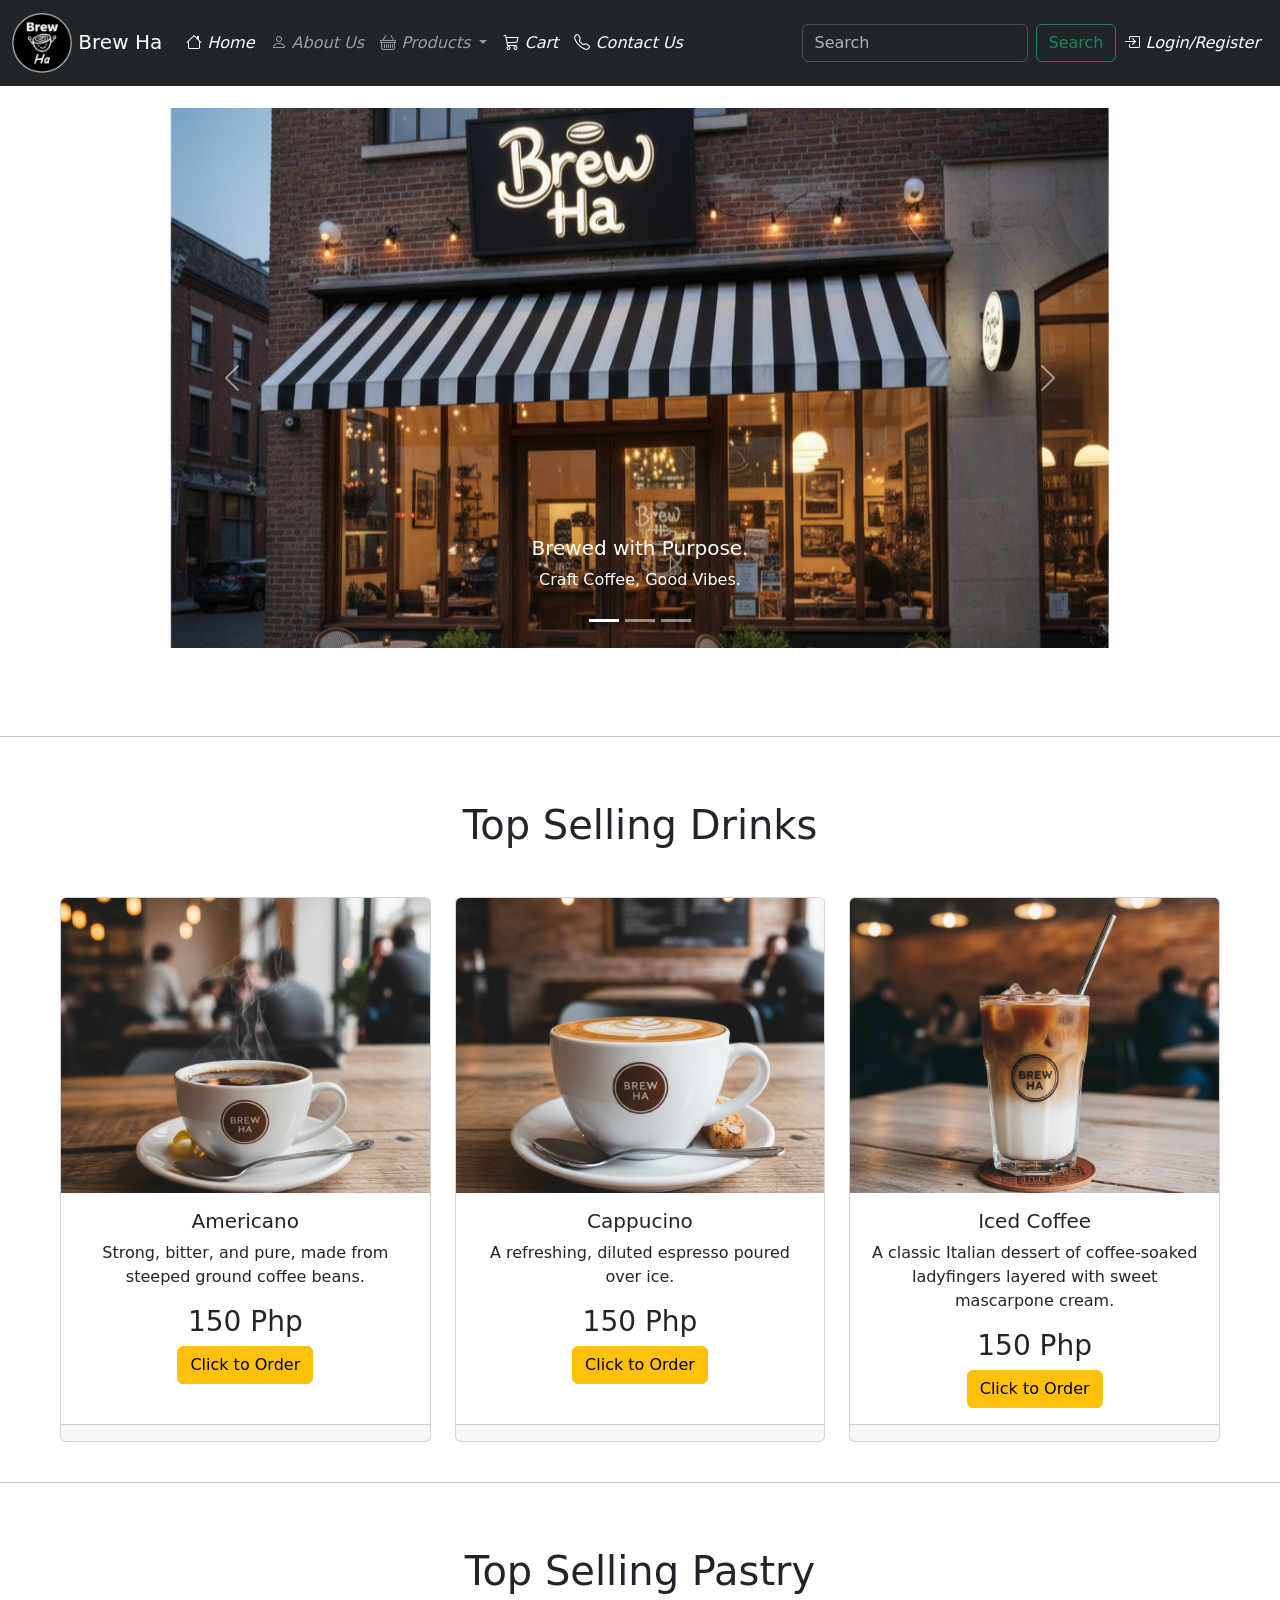
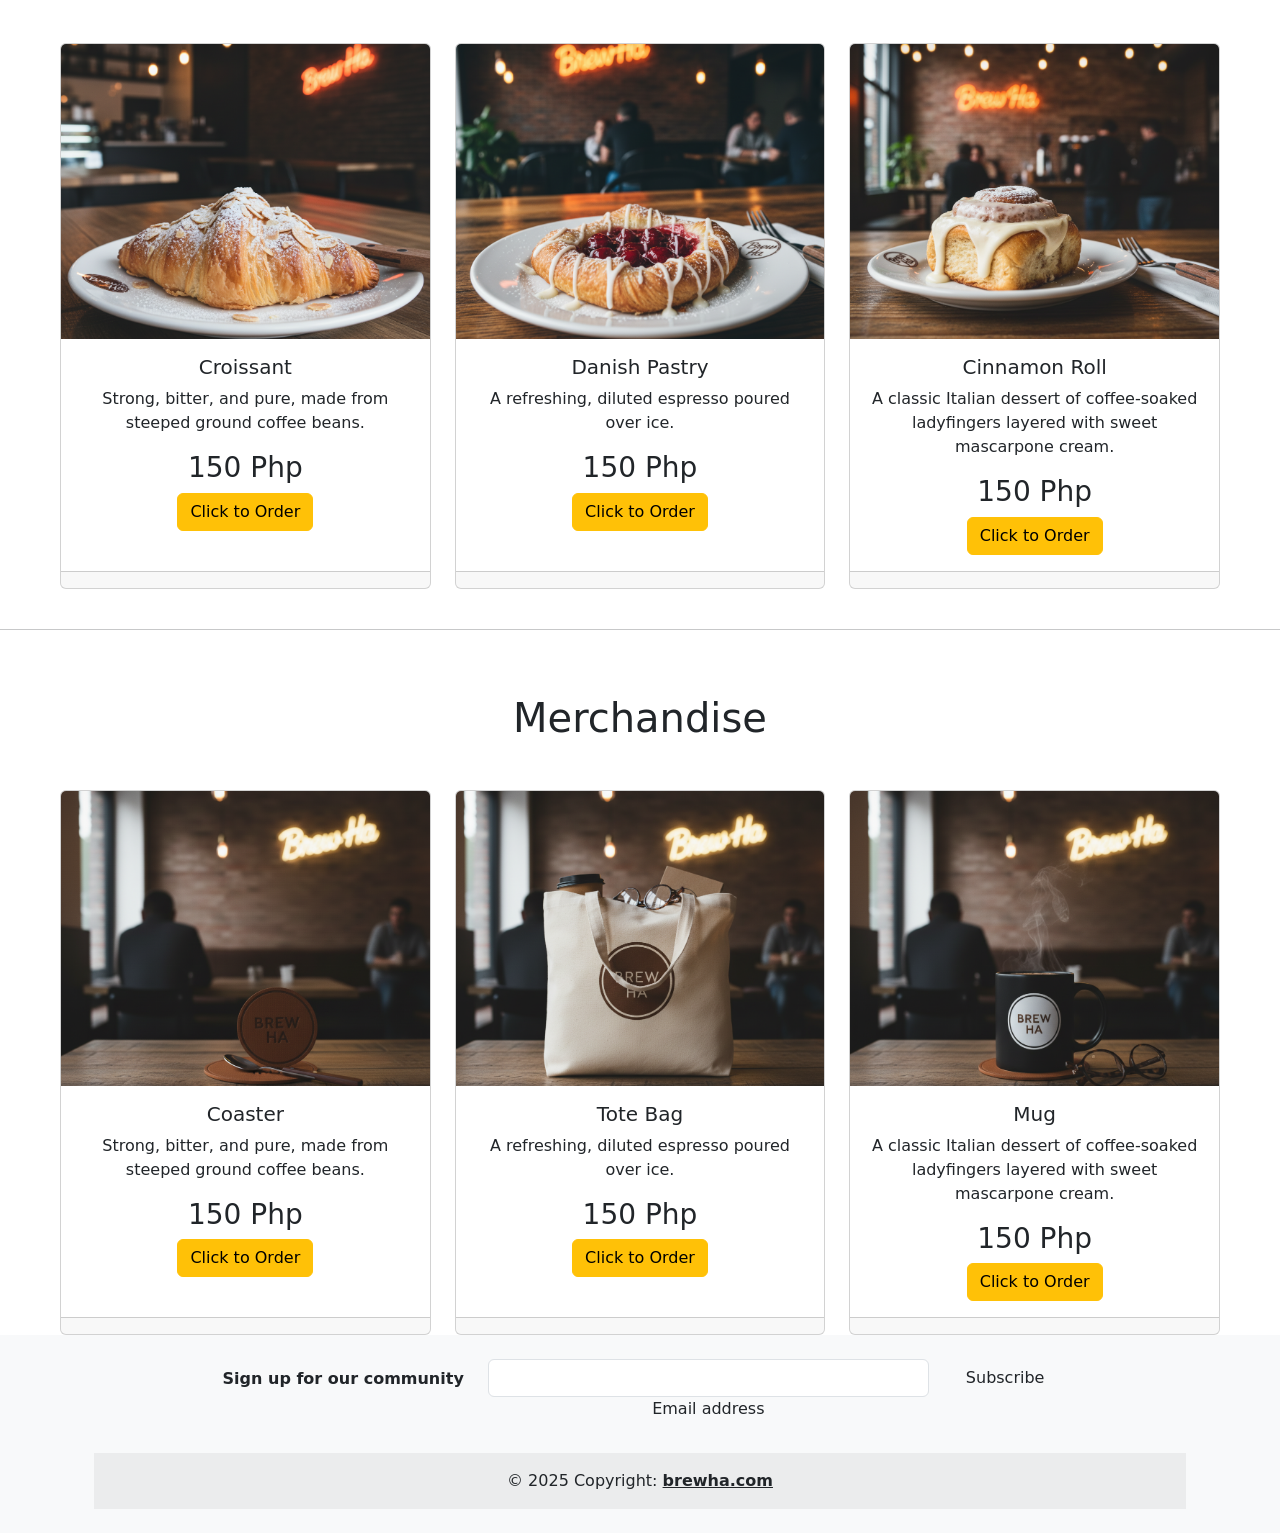
==== index.html @ 9e30e5a8 "Add files via upload" ====
<!doctype html>
<html lang="en">
  <head>
    <meta charset="utf-8">
    <meta name="viewport" content="width=device-width, initial-scale=1">
    <title>Brew Ha Cafe</title>
    <link rel="stylesheet" href="css/index.css">
    <link rel="stylesheet" href="https://cdn.jsdelivr.net/npm/bootstrap-icons@1.13.1/font/bootstrap-icons.min.css">
    <link href="https://cdn.jsdelivr.net/npm/bootstrap@5.3.0-alpha3/dist/css/bootstrap.min.css" rel="stylesheet" integrity="sha384-KK94CHFLLe+nY2dmCWGMq91rCGa5gtU4mk92HdvYe+M/SXH301p5ILy+dN9+nJOZ" crossorigin="anonymous">
  </head>
  <body id="home">
    <section>
        <nav class="navbar navbar-expand-lg bg-dark fixed-top" data-bs-theme="dark">
        <div class="container-fluid">
            <a class="navbar-brand" href="#">
            <img src="images/logo.png" alt="Logo" width="60" height="60" class="d-inline-block align-text-middle">
            Brew Ha
            </a>            
            <button class="navbar-toggler" type="button" data-bs-toggle="collapse" data-bs-target="#navbarSupportedContent" aria-controls="navbarSupportedContent" aria-expanded="false" aria-label="Toggle navigation">
            <span class="navbar-toggler-icon"></span>
            </button>
            <div class="collapse navbar-collapse" id="navbarSupportedContent">
            <ul class="navbar-nav me-auto mb-2 mb-lg-0">
                <li class="nav-item">
                <a class="nav-link active" aria-current="page" href="index.html"><i class="bi bi-house"> Home</i></a>
                </li>
                <li class="nav-item">
                <a class="nav-link" href="about.html"><i class="bi bi-person"> About Us</i></a>
                </li>
                <li class="nav-item dropdown">
                <a class="nav-link dropdown-toggle" href="#" role="button" data-bs-toggle="dropdown" aria-expanded="false">
                    <i class="bi bi-basket"> Products</i>
                </a>
                <ul class="dropdown-menu">
                    <li><a class="dropdown-item" href="category1.html"><i class="bi bi-cup-hot"> Drinks</i></a></li>
                    <li><a class="dropdown-item" href="category2.html"><i class="bi bi-fork-knife"> Pastry</i></a></li>
                    <li><a class="dropdown-item" href="category3.html"><i class="bi bi-backpack"> Merchandise</i></a></li>
                </ul>
                </li>
                <li class="nav-item">
                <a class="nav-link active" aria-current="page" href="cart.html"><i class="bi bi-cart3"> Cart</i></a>
                </li>
                <li class="nav-item">
                <a class="nav-link active" aria-current="page" href="contact.html"><i class="bi bi-telephone"> Contact Us</i></a>
                </li>
            </ul>
            <form class="d-flex" role="search">
                <input class="form-control me-2" type="search" placeholder="Search" aria-label="Search">
                <button class="btn btn-outline-success" type="submit">Search</button>
            </form>
            <ul class="navbar-nav">
            <li class="nav-item">
                <a class="nav-link active" aria-current="page" href="login.html"><i class="bi bi-box-arrow-in-right"> Login/Register</i></a>
            </li>
            </ul>
            </div>
        </div>
        </nav>
    </section>

    <!-- Carousel -->
    <section class="d-flex justify-content-center my-5">
        <div id="carouselExampleCaptions" class="carousel slide w-75">
        <div class="carousel-indicators">
            <button type="button" data-bs-target="#carouselExampleCaptions" data-bs-slide-to="0" class="active" aria-current="true" aria-label="Slide 1"></button>
            <button type="button" data-bs-target="#carouselExampleCaptions" data-bs-slide-to="1" aria-label="Slide 2"></button>
            <button type="button" data-bs-target="#carouselExampleCaptions" data-bs-slide-to="2" aria-label="Slide 3"></button>
        </div>
        <div class="carousel-inner">
            <div class="carousel-item active">
            <img src="images/front.png" class="d-block w-100 rounded" alt="...">
            <div class="carousel-caption d-none d-md-block">
                <h5>Brewed with Purpose.</h5>
                <p>Craft Coffee, Good Vibes.</p>
            </div>
            </div>
            <div class="carousel-item">
            <img src="images/side.png" class="d-block w-100 rounded" alt="...">
            <div class="carousel-caption d-none d-md-block">
                <h5>Your Happy Hour, Anytime.</h5>
                <p>Pure. Simple. Coffee.</p>
            </div>
            </div>
            <div class="carousel-item">
            <img src="images/inside.png" class="d-block w-100 rounded" alt="...">
            <div class="carousel-caption d-none d-md-block">
                <h5>Unlock Your Day.</h5>
                <p>Your Corner of Comfort.</p>
            </div>
            </div>
        </div>
        <button class="carousel-control-prev" type="button" data-bs-target="#carouselExampleCaptions" data-bs-slide="prev">
            <span class="carousel-control-prev-icon" aria-hidden="true"></span>
            <span class="visually-hidden">Previous</span>
        </button>
        <button class="carousel-control-next" type="button" data-bs-target="#carouselExampleCaptions" data-bs-slide="next">
            <span class="carousel-control-next-icon" aria-hidden="true"></span>
            <span class="visually-hidden">Next</span>
        </button>
        </div>
    </section>

    <br id="coffee">
    <hr>
    <br>

    <!-- Card (Drink)-->
     <section>
        <h1 class="top text-center mt-4">Top Selling Drinks</h1>
        <div class="row row-cols-1 row-cols-md-3 mt-5 mx-5">
            <div class="col">
                <div class="card h-100 text-center">
                <img src="images/americano.png" class="card-img-top" alt="...">
                <div class="card-body">
                    <h5 class="card-title">Americano</h5>
                    <p class="card-text text-center">Strong, bitter, and pure, made from steeped ground coffee beans.</p>
                    <h3>150 Php</h3>
                    <button type="button" class="btn btn-warning">Click to Order</button>
                </div>
                <div class="card-footer">
                </div>
                </div>
            </div>
            <div class="col">
                <div class="card h-100 text-center">
                <img src="images/cappucino.png" class="card-img-top" alt="...">
                <div class="card-body">
                    <h5 class="card-title">Cappucino</h5>
                    <p class="card-text text-center">A refreshing, diluted espresso poured over ice.</p>
                    <h3>150 Php</h3>
                    <button type="button" class="btn btn-warning button-center">Click to Order</button>
                </div>
                <div class="card-footer">
                </div>
                </div>
            </div>
            <div class="col">
                <div class="card h-100 text-center">
                <img src="images/iced.png" class="card-img-top" alt="...">
                <div class="card-body">
                    <h5 class="card-title text-center">Iced Coffee</h5>
                    <p class="card-text">A classic Italian dessert of coffee-soaked ladyfingers layered with sweet mascarpone cream.</p>
                    <h3>150 Php</h3>
                    <button type="button" class="btn btn-warning">Click to Order</button>
                </div>
                <div class="card-footer">
                </div>
                </div>
            </div>
        </div>
     </section>

    <br id="pastry">
    <hr>
    <br>

     <!-- Card (Pastry)-->
     <section>
        <h1 class="top text-center mt-4">Top Selling Pastry</h1>
        <div class="row row-cols-1 row-cols-md-3 mt-5 mx-5">
            <div class="col">
                <div class="card h-100 text-center">
                <img src="images/croissant.png" class="card-img-top" alt="...">
                <div class="card-body">
                    <h5 class="card-title">Croissant</h5>
                    <p class="card-text text-center">Strong, bitter, and pure, made from steeped ground coffee beans.</p>
                    <h3>150 Php</h3>
                    <button type="button" class="btn btn-warning">Click to Order</button>
                </div>
                <div class="card-footer">
                </div>
                </div>
            </div>
            <div class="col">
                <div class="card h-100 text-center">
                <img src="images/danish.png" class="card-img-top" alt="...">
                <div class="card-body">
                    <h5 class="card-title">Danish Pastry</h5>
                    <p class="card-text text-center">A refreshing, diluted espresso poured over ice.</p>
                    <h3>150 Php</h3>
                    <button type="button" class="btn btn-warning button-center">Click to Order</button>
                </div>
                <div class="card-footer">
                </div>
                </div>
            </div>
            <div class="col">
                <div class="card h-100 text-center">
                <img src="images/cinnamon.png" class="card-img-top" alt="...">
                <div class="card-body">
                    <h5 class="card-title text-center">Cinnamon Roll</h5>
                    <p class="card-text">A classic Italian dessert of coffee-soaked ladyfingers layered with sweet mascarpone cream.</p>
                    <h3>150 Php</h3>
                    <button type="button" class="btn btn-warning">Click to Order</button>
                </div>
                <div class="card-footer">
                </div>
                </div>
            </div>
        </div>
     </section>

     <br id="merch">
    <hr>
    <br>

     <!-- Card (Merchandise)-->
     <section>
        <h1 class="top text-center mt-4">Merchandise</h1>
        <div class="row row-cols-1 row-cols-md-3 mt-5 mx-5">
            <div class="col">
                <div class="card h-100 text-center">
                <img src="images/coaster.png" class="card-img-top" alt="...">
                <div class="card-body">
                    <h5 class="card-title">Coaster</h5>
                    <p class="card-text text-center">Strong, bitter, and pure, made from steeped ground coffee beans.</p>
                    <h3>150 Php</h3>
                    <button type="button" class="btn btn-warning">Click to Order</button>
                </div>
                <div class="card-footer">
                </div>
                </div>
            </div>
            <div class="col">
                <div class="card h-100 text-center">
                <img src="images/tote.png" class="card-img-top" alt="...">
                <div class="card-body">
                    <h5 class="card-title">Tote Bag</h5>
                    <p class="card-text text-center">A refreshing, diluted espresso poured over ice.</p>
                    <h3>150 Php</h3>
                    <button type="button" class="btn btn-warning button-center">Click to Order</button>
                </div>
                <div class="card-footer">
                </div>
                </div>
            </div>
            <div class="col">
                <div class="card h-100 text-center">
                <img src="images/mug.png" class="card-img-top" alt="...">
                <div class="card-body">
                    <h5 class="card-title text-center">Mug</h5>
                    <p class="card-text">A classic Italian dessert of coffee-soaked ladyfingers layered with sweet mascarpone cream.</p>
                    <h3>150 Php</h3>
                    <button type="button" class="btn btn-warning">Click to Order</button>
                </div>
                <div class="card-footer">
                </div>
                </div>
            </div>
        </div>
     </section>


    <script src="https://cdn.jsdelivr.net/npm/bootstrap@5.3.0-alpha3/dist/js/bootstrap.bundle.min.js" integrity="sha384-ENjdO4Dr2bkBIFxQpeoTz1HIcje39Wm4jDKdf19U8gI4ddQ3GYNS7NTKfAdVQSZe" crossorigin="anonymous"></script>
  </body>

  <!-- Footer -->
<footer class="bg-body-tertiary text-center bg-dark">
  <!-- Grid container -->
  <div class="container p-4">

    <!-- Section: Form -->
    <section class="">
      <form action="">
        <!--Grid row-->
        <div class="row d-flex justify-content-center">
          <!--Grid column-->
          <div class="col-auto">
            <p class="pt-2">
              <strong>Sign up for our community</strong>
            </p>
          </div>
          <!--Grid column-->

          <!--Grid column-->
          <div class="col-md-5 col-12">
            <!-- Email input -->
            <div data-mdb-input-init class="form-outline mb-4">
              <input type="email" id="form5Example24" class="form-control" />
              <label class="form-label" for="form5Example24">Email address</label>
            </div>
          </div>
          <!--Grid column-->

          <!--Grid column-->
          <div class="col-auto">
            <!-- Submit button -->
            <button data-mdb-ripple-init type="submit" class="btn btn-outline mb-4">
              Subscribe
            </button>
          </div>
          <!--Grid column-->
        </div>
        <!--Grid row-->
      </form>
    </section>

  <!-- Copyright -->
  <div class="text-center p-3" style="background-color: rgba(0, 0, 0, 0.05);">
    © 2025 Copyright:
    <a class="text-reset fw-bold" href="https://mdbootstrap.com/">brewha.com</a>
  </div>
  <!-- Copyright -->
</footer>
<!-- Footer -->
</html>
---- css/index.css ----
body { 
    padding-top: 60px;
}

.carousel-section {
    margin-top: 50px;
}
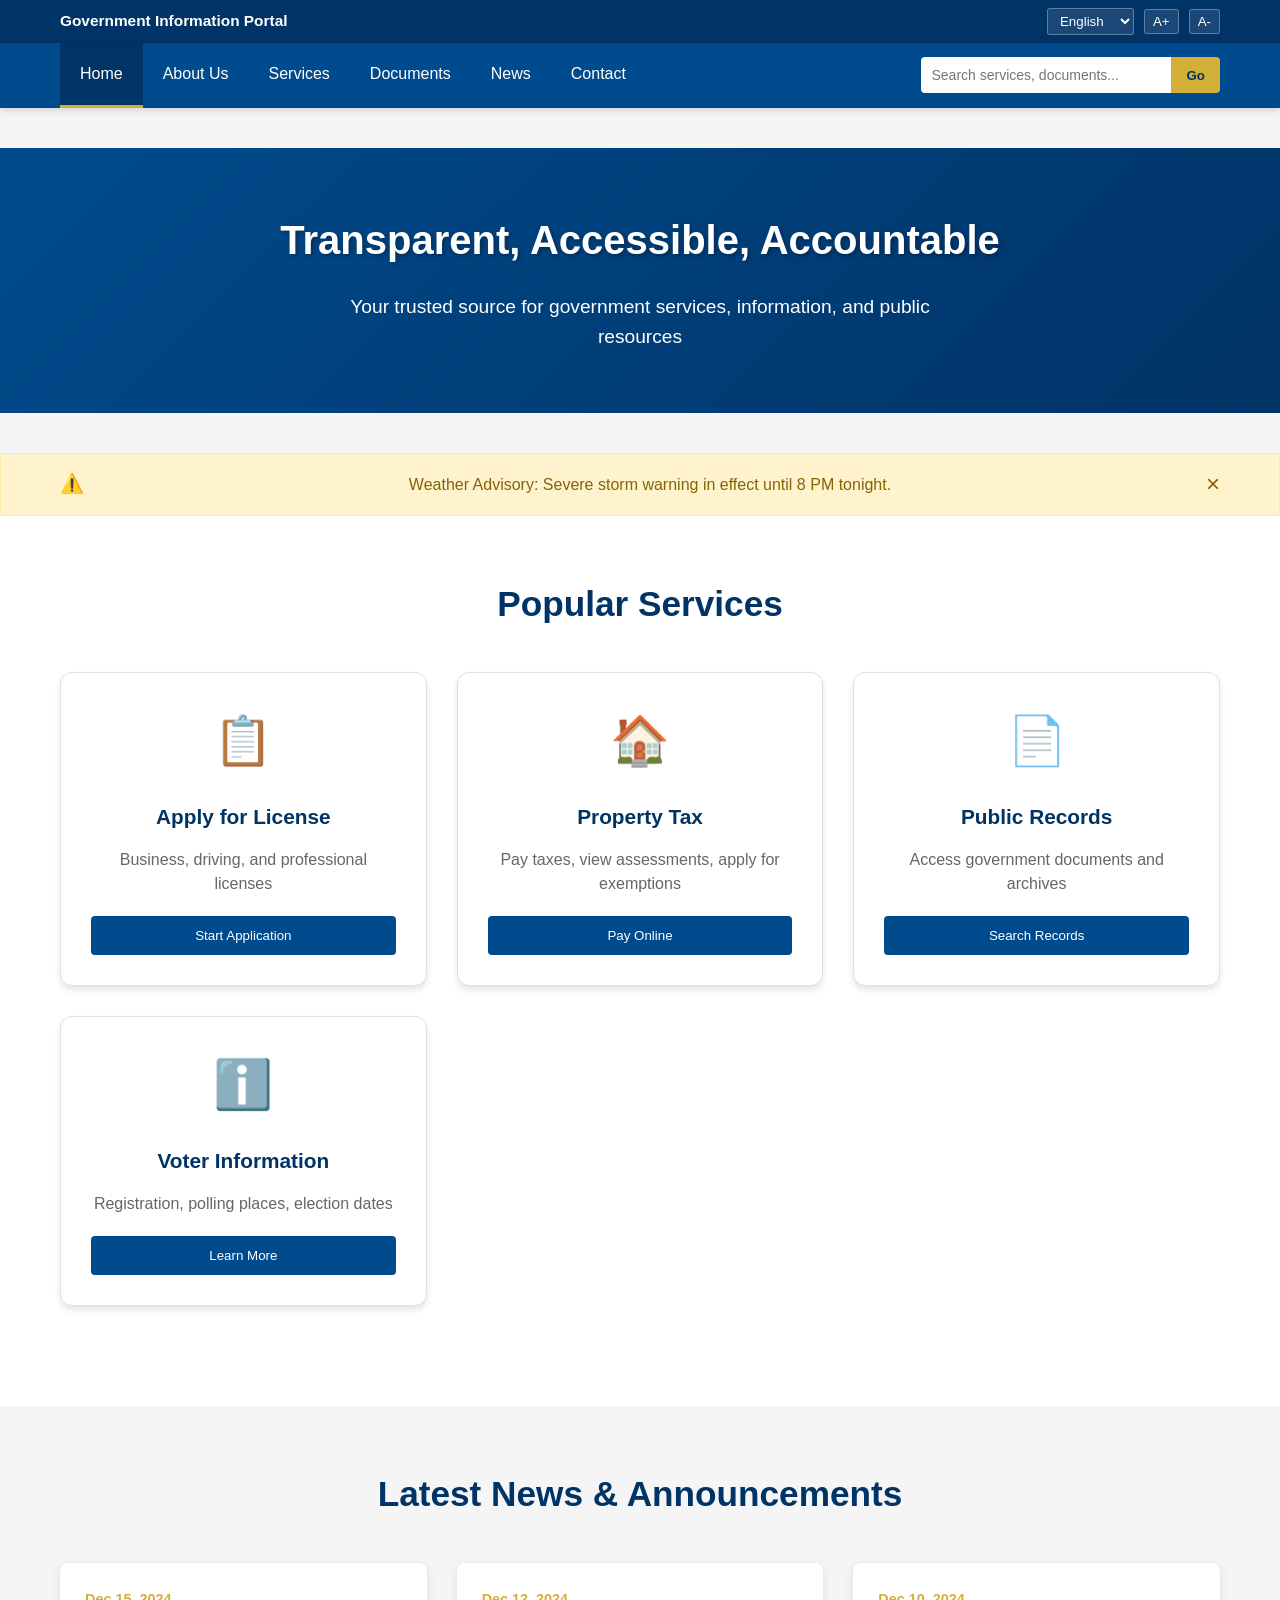
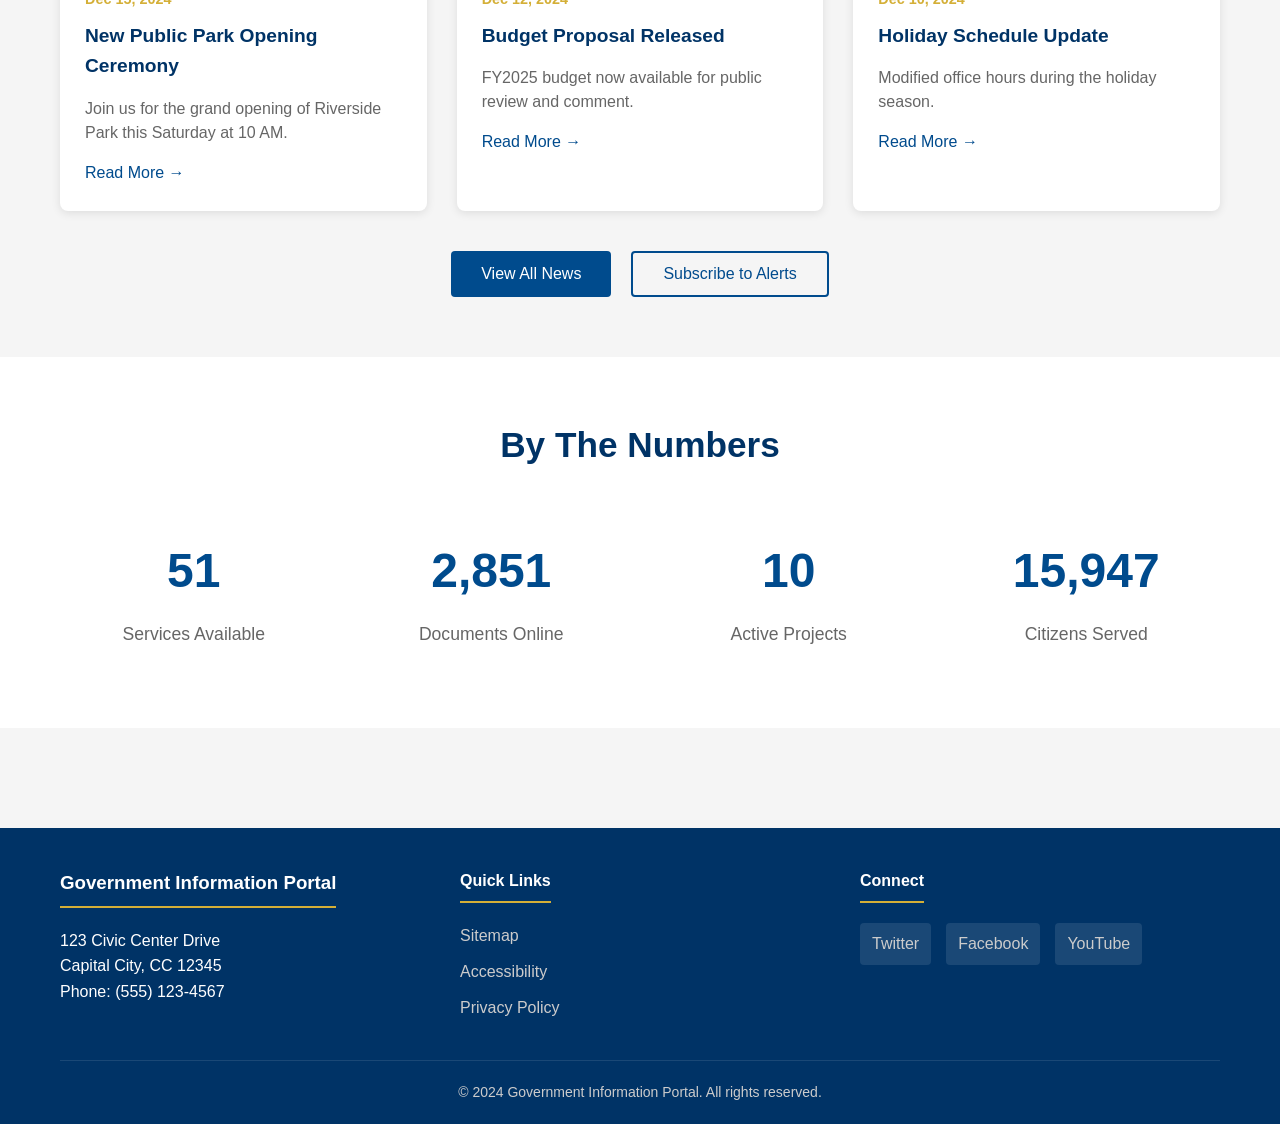
==== commit f6f0ba71: "Add files via upload" ====
--- a/index.html
+++ b/index.html
@@ -1,310 +1,182 @@
-
-<!doctype html>
+<!DOCTYPE html>
 <html lang="en">
-  <head>
-    <meta charset="utf-8">
-    <meta name="viewport" content="width=device-width, initial-scale=1">
-    <title>Brew Ha Cafe</title>
-    <link rel="stylesheet" href="css/index.css">
-    <link rel="stylesheet" href="https://cdn.jsdelivr.net/npm/bootstrap-icons@1.13.1/font/bootstrap-icons.min.css">
-    <link href="https://cdn.jsdelivr.net/npm/bootstrap@5.3.0-alpha3/dist/css/bootstrap.min.css" rel="stylesheet" integrity="sha384-KK94CHFLLe+nY2dmCWGMq91rCGa5gtU4mk92HdvYe+M/SXH301p5ILy+dN9+nJOZ" crossorigin="anonymous">
-  </head>
-  <body id="home">
-    <section>
-        <nav class="navbar navbar-expand-lg bg-dark fixed-top" data-bs-theme="dark">
-        <div class="container-fluid">
-            <a class="navbar-brand" href="#">
-            <img src="images/logo.png" alt="Logo" width="60" height="60" class="d-inline-block align-text-middle">
-            Brew Ha
-            </a>            
-            <button class="navbar-toggler" type="button" data-bs-toggle="collapse" data-bs-target="#navbarSupportedContent" aria-controls="navbarSupportedContent" aria-expanded="false" aria-label="Toggle navigation">
-            <span class="navbar-toggler-icon"></span>
-            </button>
-            <div class="collapse navbar-collapse" id="navbarSupportedContent">
-            <ul class="navbar-nav me-auto mb-2 mb-lg-0">
-                <li class="nav-item">
-                <a class="nav-link active" aria-current="page" href="index.html"><i class="bi bi-house"> Home</i></a>
-                </li>
-                <li class="nav-item">
-                <a class="nav-link" href="about.html"><i class="bi bi-person"> About Us</i></a>
-                </li>
-                <li class="nav-item dropdown">
-                <a class="nav-link dropdown-toggle" href="#" role="button" data-bs-toggle="dropdown" aria-expanded="false">
-                    <i class="bi bi-basket"> Products</i>
-                </a>
-                <ul class="dropdown-menu">
-                    <li><a class="dropdown-item" href="category1.html"><i class="bi bi-cup-hot"> Drinks</i></a></li>
-                    <li><a class="dropdown-item" href="category2.html"><i class="bi bi-fork-knife"> Pastry</i></a></li>
-                    <li><a class="dropdown-item" href="category3.html"><i class="bi bi-backpack"> Merchandise</i></a></li>
-                </ul>
-                </li>
-                <li class="nav-item">
-                <a class="nav-link active" aria-current="page" href="cart.html"><i class="bi bi-cart3"> Cart</i></a>
-                </li>
-                <li class="nav-item">
-                <a class="nav-link active" aria-current="page" href="contact.html"><i class="bi bi-telephone"> Contact Us</i></a>
-                </li>
-            </ul>
-            <form class="d-flex" role="search">
-                <input class="form-control me-2" type="search" placeholder="Search" aria-label="Search">
-                <button class="btn btn-outline-success" type="submit">Search</button>
-            </form>
-            <ul class="navbar-nav">
-            <li class="nav-item">
-                <a class="nav-link active" aria-current="page" href="login.html"><i class="bi bi-box-arrow-in-right"> Login/Register</i></a>
-            </li>
-            </ul>
-            </div>
-        </div>
-        </nav>
-    </section>
-
-    <!-- Carousel -->
-    <section class="d-flex justify-content-center my-5">
-        <div id="carouselExampleCaptions" class="carousel slide w-75">
-        <div class="carousel-indicators">
-            <button type="button" data-bs-target="#carouselExampleCaptions" data-bs-slide-to="0" class="active" aria-current="true" aria-label="Slide 1"></button>
-            <button type="button" data-bs-target="#carouselExampleCaptions" data-bs-slide-to="1" aria-label="Slide 2"></button>
-            <button type="button" data-bs-target="#carouselExampleCaptions" data-bs-slide-to="2" aria-label="Slide 3"></button>
-        </div>
-        <div class="carousel-inner">
-            <div class="carousel-item active">
-            <img src="images/front.png" class="d-block w-100 rounded" alt="...">
-            <div class="carousel-caption d-none d-md-block">
-                <h5>Brewed with Purpose.</h5>
-                <p>Craft Coffee, Good Vibes.</p>
-            </div>
-            </div>
-            <div class="carousel-item">
-            <img src="images/side.png" class="d-block w-100 rounded" alt="...">
-            <div class="carousel-caption d-none d-md-block">
-                <h5>Your Happy Hour, Anytime.</h5>
-                <p>Pure. Simple. Coffee.</p>
-            </div>
-            </div>
-            <div class="carousel-item">
-            <img src="images/inside.png" class="d-block w-100 rounded" alt="...">
-            <div class="carousel-caption d-none d-md-block">
-                <h5>Unlock Your Day.</h5>
-                <p>Your Corner of Comfort.</p>
-            </div>
-            </div>
-        </div>
-        <button class="carousel-control-prev" type="button" data-bs-target="#carouselExampleCaptions" data-bs-slide="prev">
-            <span class="carousel-control-prev-icon" aria-hidden="true"></span>
-            <span class="visually-hidden">Previous</span>
-        </button>
-        <button class="carousel-control-next" type="button" data-bs-target="#carouselExampleCaptions" data-bs-slide="next">
-            <span class="carousel-control-next-icon" aria-hidden="true"></span>
-            <span class="visually-hidden">Next</span>
-        </button>
-        </div>
-    </section>
-
-    <br id="coffee">
-    <hr>
-    <br>
-
-    <!-- Card (Drink)-->
-     <section>
-        <h1 class="top text-center mt-4">Top Selling Drinks</h1>
-        <div class="row row-cols-1 row-cols-md-3 mt-5 mx-5">
-            <div class="col">
-                <div class="card h-100 text-center">
-                <img src="images/americano.png" class="card-img-top" alt="...">
-                <div class="card-body">
-                    <h5 class="card-title">Americano</h5>
-                    <p class="card-text text-center">Strong, bitter, and pure, made from steeped ground coffee beans.</p>
-                    <h3>150 Php</h3>
-                    <button type="button" class="btn btn-warning">Click to Order</button>
-                </div>
-                <div class="card-footer">
-                </div>
-                </div>
-            </div>
-            <div class="col">
-                <div class="card h-100 text-center">
-                <img src="images/cappucino.png" class="card-img-top" alt="...">
-                <div class="card-body">
-                    <h5 class="card-title">Cappucino</h5>
-                    <p class="card-text text-center">A refreshing, diluted espresso poured over ice.</p>
-                    <h3>150 Php</h3>
-                    <button type="button" class="btn btn-warning button-center">Click to Order</button>
-                </div>
-                <div class="card-footer">
-                </div>
-                </div>
-            </div>
-            <div class="col">
-                <div class="card h-100 text-center">
-                <img src="images/iced.png" class="card-img-top" alt="...">
-                <div class="card-body">
-                    <h5 class="card-title text-center">Iced Coffee</h5>
-                    <p class="card-text">A classic Italian dessert of coffee-soaked ladyfingers layered with sweet mascarpone cream.</p>
-                    <h3>150 Php</h3>
-                    <button type="button" class="btn btn-warning">Click to Order</button>
-                </div>
-                <div class="card-footer">
-                </div>
+<head>
+    <meta charset="UTF-8">
+    <meta name="viewport" content="width=device-width, initial-scale=1.0">
+    <title>Government Information Portal</title>
+    <link rel="stylesheet" href="css/styles.css">
+</head>
+<body>
+    <header>
+        <div class="top-bar">
+            <div class="container">
+                <span class="site-name">Government Information Portal</span>
+                <div class="utility-links">
+                    <select id="language-selector">
+                        <option value="en">English</option>
+                        <option value="es">Español</option>
+                    </select>
+                    <button class="text-size-btn" id="increase-text">A+</button>
+                    <button class="text-size-btn" id="decrease-text">A-</button>
                 </div>
             </div>
         </div>
-     </section>
-
-    <br id="pastry">
-    <hr>
-    <br>
-
-     <!-- Card (Pastry)-->
-     <section>
-        <h1 class="top text-center mt-4">Top Selling Pastry</h1>
-        <div class="row row-cols-1 row-cols-md-3 mt-5 mx-5">
-            <div class="col">
-                <div class="card h-100 text-center">
-                <img src="images/croissant.png" class="card-img-top" alt="...">
-                <div class="card-body">
-                    <h5 class="card-title">Croissant</h5>
-                    <p class="card-text text-center">Strong, bitter, and pure, made from steeped ground coffee beans.</p>
-                    <h3>150 Php</h3>
-                    <button type="button" class="btn btn-warning">Click to Order</button>
-                </div>
-                <div class="card-footer">
-                </div>
+        <nav class="main-nav">
+            <div class="container">
+                <button class="mobile-menu-btn">☰</button>
+                <ul class="nav-links">
+                    <li><a href="index.html">Home</a></li>
+                    <li><a href="about.html">About Us</a></li>
+                    <li><a href="services.html">Services</a></li>
+                    <li><a href="documents.html">Documents</a></li>
+                    <li><a href="news.html">News</a></li>
+                    <li><a href="contact.html">Contact</a></li>
+                </ul>
+                <div class="search-bar">
+                    <input type="text" placeholder="Search services, documents...">
+                    <button type="submit">Go</button>
                 </div>
             </div>
-            <div class="col">
-                <div class="card h-100 text-center">
-                <img src="images/danish.png" class="card-img-top" alt="...">
-                <div class="card-body">
-                    <h5 class="card-title">Danish Pastry</h5>
-                    <p class="card-text text-center">A refreshing, diluted espresso poured over ice.</p>
-                    <h3>150 Php</h3>
-                    <button type="button" class="btn btn-warning button-center">Click to Order</button>
-                </div>
-                <div class="card-footer">
-                </div>
+        </nav>
+    </header>
+
+    <main>
+        <!-- Hero Section -->
+        <section class="hero">
+            <div class="container">
+                <h1>Transparent, Accessible, Accountable</h1>
+                <p>Your trusted source for government services, information, and public resources</p>
+            </div>
+        </section>
+
+        <!-- Emergency Alert -->
+        <section class="alert-banner" id="emergencyAlert">
+            <div class="container">
+                <span class="alert-icon">⚠️</span>
+                <span class="alert-message">Weather Advisory: Severe storm warning in effect until 8 PM tonight.</span>
+                <button class="alert-close" onclick="closeAlert()">×</button>
+            </div>
+        </section>
+
+        <!-- Quick Services -->
+        <section class="services-section">
+            <div class="container">
+                <h2>Popular Services</h2>
+                <div class="services-grid">
+                    <div class="service-card">
+                        <div class="service-icon">📋</div>
+                        <h3>Apply for License</h3>
+                        <p>Business, driving, and professional licenses</p>
+                        <button class="service-btn">Start Application</button>
+                    </div>
+                    <div class="service-card">
+                        <div class="service-icon">🏠</div>
+                        <h3>Property Tax</h3>
+                        <p>Pay taxes, view assessments, apply for exemptions</p>
+                        <button class="service-btn">Pay Online</button>
+                    </div>
+                    <div class="service-card">
+                        <div class="service-icon">📄</div>
+                        <h3>Public Records</h3>
+                        <p>Access government documents and archives</p>
+                        <button class="service-btn">Search Records</button>
+                    </div>
+                    <div class="service-card">
+                        <div class="service-icon">ℹ️</div>
+                        <h3>Voter Information</h3>
+                        <p>Registration, polling places, election dates</p>
+                        <button class="service-btn">Learn More</button>
+                    </div>
                 </div>
             </div>
-            <div class="col">
-                <div class="card h-100 text-center">
-                <img src="images/cinnamon.png" class="card-img-top" alt="...">
-                <div class="card-body">
-                    <h5 class="card-title text-center">Cinnamon Roll</h5>
-                    <p class="card-text">A classic Italian dessert of coffee-soaked ladyfingers layered with sweet mascarpone cream.</p>
-                    <h3>150 Php</h3>
-                    <button type="button" class="btn btn-warning">Click to Order</button>
+        </section>
+
+        <!-- News Section -->
+        <section class="news-section">
+            <div class="container">
+                <h2>Latest News & Announcements</h2>
+                <div class="news-grid">
+                    <article class="news-card">
+                        <div class="news-date">Dec 15, 2024</div>
+                        <h3>New Public Park Opening Ceremony</h3>
+                        <p>Join us for the grand opening of Riverside Park this Saturday at 10 AM.</p>
+                        <a href="#" class="read-more">Read More →</a>
+                    </article>
+                    <article class="news-card">
+                        <div class="news-date">Dec 12, 2024</div>
+                        <h3>Budget Proposal Released</h3>
+                        <p>FY2025 budget now available for public review and comment.</p>
+                        <a href="#" class="read-more">Read More →</a>
+                    </article>
+                    <article class="news-card">
+                        <div class="news-date">Dec 10, 2024</div>
+                        <h3>Holiday Schedule Update</h3>
+                        <p>Modified office hours during the holiday season.</p>
+                        <a href="#" class="read-more">Read More →</a>
+                    </article>
                 </div>
-                <div class="card-footer">
-                </div>
+                <div class="news-actions">
+                    <button class="btn-primary" onclick="viewAllNews()">View All News</button>
+                    <button class="btn-secondary" onclick="subscribeAlerts()">Subscribe to Alerts</button>
                 </div>
             </div>
-        </div>
-     </section>
+        </section>
 
-     <br id="merch">
-    <hr>
-    <br>
-
-     <!-- Card (Merchandise)-->
-     <section>
-        <h1 class="top text-center mt-4">Merchandise</h1>
-        <div class="row row-cols-1 row-cols-md-3 mt-5 mx-5">
-            <div class="col">
-                <div class="card h-100 text-center">
-                <img src="images/coaster.png" class="card-img-top" alt="...">
-                <div class="card-body">
-                    <h5 class="card-title">Coaster</h5>
-                    <p class="card-text text-center">Strong, bitter, and pure, made from steeped ground coffee beans.</p>
-                    <h3>150 Php</h3>
-                    <button type="button" class="btn btn-warning">Click to Order</button>
-                </div>
-                <div class="card-footer">
-                </div>
+        <!-- Statistics -->
+        <section class="stats-section">
+            <div class="container">
+                <h2>By The Numbers</h2>
+                <div class="stats-grid">
+                    <div class="stat-item">
+                        <div class="stat-number" id="stat1">0</div>
+                        <div class="stat-label">Services Available</div>
+                    </div>
+                    <div class="stat-item">
+                        <div class="stat-number" id="stat2">0</div>
+                        <div class="stat-label">Documents Online</div>
+                    </div>
+                    <div class="stat-item">
+                        <div class="stat-number" id="stat3">0</div>
+                        <div class="stat-label">Active Projects</div>
+                    </div>
+                    <div class="stat-item">
+                        <div class="stat-number" id="stat4">0</div>
+                        <div class="stat-label">Citizens Served</div>
+                    </div>
                 </div>
             </div>
-            <div class="col">
-                <div class="card h-100 text-center">
-                <img src="images/tote.png" class="card-img-top" alt="...">
-                <div class="card-body">
-                    <h5 class="card-title">Tote Bag</h5>
-                    <p class="card-text text-center">A refreshing, diluted espresso poured over ice.</p>
-                    <h3>150 Php</h3>
-                    <button type="button" class="btn btn-warning button-center">Click to Order</button>
+        </section>
+    </main>
+
+    <footer>
+        <div class="container">
+            <div class="footer-columns">
+                <div class="footer-column">
+                    <h3>Government Information Portal</h3>
+                    <p>123 Civic Center Drive<br>Capital City, CC 12345<br>Phone: (555) 123-4567</p>
                 </div>
-                <div class="card-footer">
+                <div class="footer-column">
+                    <h4>Quick Links</h4>
+                    <ul>
+                        <li><a href="#">Sitemap</a></li>
+                        <li><a href="#">Accessibility</a></li>
+                        <li><a href="#">Privacy Policy</a></li>
+                    </ul>
                 </div>
+                <div class="footer-column">
+                    <h4>Connect</h4>
+                    <div class="social-links">
+                        <a href="#">Twitter</a>
+                        <a href="#">Facebook</a>
+                        <a href="#">YouTube</a>
+                    </div>
                 </div>
             </div>
-            <div class="col">
-                <div class="card h-100 text-center">
-                <img src="images/mug.png" class="card-img-top" alt="...">
-                <div class="card-body">
-                    <h5 class="card-title text-center">Mug</h5>
-                    <p class="card-text">A classic Italian dessert of coffee-soaked ladyfingers layered with sweet mascarpone cream.</p>
-                    <h3>150 Php</h3>
-                    <button type="button" class="btn btn-warning">Click to Order</button>
-                </div>
-                <div class="card-footer">
-                </div>
-                </div>
+            <div class="footer-bottom">
+                <p>&copy; 2024 Government Information Portal. All rights reserved.</p>
             </div>
         </div>
-     </section>
-
-
-    <script src="https://cdn.jsdelivr.net/npm/bootstrap@5.3.0-alpha3/dist/js/bootstrap.bundle.min.js" integrity="sha384-ENjdO4Dr2bkBIFxQpeoTz1HIcje39Wm4jDKdf19U8gI4ddQ3GYNS7NTKfAdVQSZe" crossorigin="anonymous"></script>
-  </body>
-
-  <!-- Footer -->
-<footer class="bg-body-tertiary text-center bg-dark">
-  <!-- Grid container -->
-  <div class="container p-4">
-
-    <!-- Section: Form -->
-    <section class="">
-      <form action="">
-        <!--Grid row-->
-        <div class="row d-flex justify-content-center">
-          <!--Grid column-->
-          <div class="col-auto">
-            <p class="pt-2">
-              <strong>Sign up for our community</strong>
-            </p>
-          </div>
-          <!--Grid column-->
-
-          <!--Grid column-->
-          <div class="col-md-5 col-12">
-            <!-- Email input -->
-            <div data-mdb-input-init class="form-outline mb-4">
-              <input type="email" id="form5Example24" class="form-control" />
-              <label class="form-label" for="form5Example24">Email address</label>
-            </div>
-          </div>
-          <!--Grid column-->
-
-          <!--Grid column-->
-          <div class="col-auto">
-            <!-- Submit button -->
-            <button data-mdb-ripple-init type="submit" class="btn btn-outline mb-4">
-              Subscribe
-            </button>
-          </div>
-          <!--Grid column-->
-        </div>
-        <!--Grid row-->
-      </form>
-    </section>
-
-  <!-- Copyright -->
-  <div class="text-center p-3" style="background-color: rgba(0, 0, 0, 0.05);">
-    © 2025 Copyright:
-    <a class="text-reset fw-bold" href="https://mdbootstrap.com/">brewha.com</a>
-  </div>
-  <!-- Copyright -->
-</footer>
-<!-- Footer -->
-</html>
-
-
-
+    </footer>
+    <script src="js/script.js"></script>
+</body>
+</html>
--- a/css/styles.css
+++ b/css/styles.css
@@ -0,0 +1,2496 @@
+* {
+    margin: 0;
+    padding: 0;
+    box-sizing: border-box;
+}
+
+:root {
+    --primary-blue: #003366;
+    --secondary-blue: #004b8d;
+    --accent-gold: #d4af37;
+    --light-gray: #f5f5f5;
+    --dark-gray: #333;
+    --white: #ffffff;
+}
+
+body {
+    font-family: 'Segoe UI', Tahoma, Geneva, Verdana, sans-serif;
+    line-height: 1.6;
+    color: var(--dark-gray);
+    font-size: 16px;
+    background-color: var(--light-gray);
+}
+
+.container {
+    max-width: 1200px;
+    margin: 0 auto;
+    padding: 0 20px;
+}
+
+/* Header Styles */
+.top-bar {
+    background-color: var(--primary-blue);
+    color: var(--white);
+    padding: 8px 0;
+    font-size: 14px;
+    box-shadow: 0 2px 4px rgba(0,0,0,0.1);
+}
+
+.top-bar .container {
+    display: flex;
+    justify-content: space-between;
+    align-items: center;
+}
+
+.site-name {
+    font-weight: bold;
+    font-size: 1.1em;
+}
+
+.utility-links {
+    display: flex;
+    gap: 10px;
+    align-items: center;
+}
+
+#language-selector, .text-size-btn {
+    background: rgba(255,255,255,0.1);
+    border: 1px solid rgba(255,255,255,0.3);
+    color: var(--white);
+    cursor: pointer;
+    padding: 4px 8px;
+    border-radius: 3px;
+    transition: background-color 0.3s;
+}
+
+.text-size-btn:hover, #language-selector:hover {
+    background: rgba(255,255,255,0.2);
+}
+
+.main-nav {
+    background-color: var(--secondary-blue);
+    padding: 0;
+    position: sticky;
+    top: 0;
+    z-index: 100;
+    box-shadow: 0 2px 8px rgba(0,0,0,0.15);
+}
+
+.main-nav .container {
+    display: flex;
+    justify-content: space-between;
+    align-items: center;
+    flex-wrap: wrap;
+}
+
+.nav-links {
+    display: flex;
+    list-style: none;
+    flex-wrap: wrap;
+}
+
+.nav-links li a {
+    color: var(--white);
+    text-decoration: none;
+    padding: 18px 20px;
+    display: block;
+    transition: all 0.3s ease;
+    font-weight: 500;
+    border-bottom: 3px solid transparent;
+}
+
+.nav-links li a:hover, .nav-links li a.active {
+    background-color: var(--primary-blue);
+    border-bottom: 3px solid var(--accent-gold);
+}
+
+.search-bar {
+    display: flex;
+    margin: 10px 0;
+}
+
+.search-bar input {
+    padding: 10px;
+    border: none;
+    border-radius: 4px 0 0 4px;
+    width: 250px;
+    font-size: 14px;
+}
+
+.search-bar button {
+    padding: 10px 15px;
+    background-color: var(--accent-gold);
+    color: var(--primary-blue);
+    border: none;
+    border-radius: 0 4px 4px 0;
+    cursor: pointer;
+    font-weight: bold;
+    transition: background-color 0.3s;
+}
+
+.search-bar button:hover {
+    background-color: #b8941f;
+}
+
+.mobile-menu-btn {
+    display: none;
+    background: none;
+    border: none;
+    color: var(--white);
+    font-size: 1.5em;
+    cursor: pointer;
+}
+
+/* Main Content */
+main {
+    min-height: 60vh;
+    padding: 40px 0;
+}
+
+.hero {
+    background: linear-gradient(135deg, var(--secondary-blue) 0%, var(--primary-blue) 100%);
+    color: var(--white);
+    padding: 60px 0;
+    text-align: center;
+    margin-bottom: 40px;
+}
+
+.hero h1 {
+    font-size: 2.5em;
+    margin-bottom: 20px;
+    text-shadow: 2px 2px 4px rgba(0,0,0,0.3);
+}
+
+.hero p {
+    font-size: 1.2em;
+    max-width: 600px;
+    margin: 0 auto;
+}
+
+/* Footer Styles */
+footer {
+    background-color: var(--primary-blue);
+    color: var(--white);
+    padding: 40px 0 20px;
+    margin-top: 60px;
+}
+
+.footer-columns {
+    display: grid;
+    grid-template-columns: repeat(auto-fit, minmax(250px, 1fr));
+    gap: 40px;
+    margin-bottom: 30px;
+}
+
+.footer-column h3, .footer-column h4 {
+    margin-bottom: 20px;
+    color: var(--white);
+    border-bottom: 2px solid var(--accent-gold);
+    padding-bottom: 8px;
+    display: inline-block;
+}
+
+.footer-column ul {
+    list-style: none;
+}
+
+.footer-column ul li {
+    margin-bottom: 10px;
+}
+
+.footer-column a {
+    color: #ccc;
+    text-decoration: none;
+    transition: color 0.3s;
+}
+
+.footer-column a:hover {
+    color: var(--accent-gold);
+}
+
+.social-links {
+    display: flex;
+    gap: 15px;
+    flex-wrap: wrap;
+}
+
+.social-links a {
+    background: rgba(255,255,255,0.1);
+    padding: 8px 12px;
+    border-radius: 4px;
+    transition: all 0.3s;
+}
+
+.social-links a:hover {
+    background: var(--accent-gold);
+    color: var(--primary-blue);
+}
+
+.footer-bottom {
+    border-top: 1px solid rgba(255,255,255,0.1);
+    padding-top: 20px;
+    text-align: center;
+    color: #ccc;
+    font-size: 14px;
+}
+
+/* Accessibility */
+.high-contrast {
+    background-color: #000 !important;
+    color: #fff !important;
+}
+
+.high-contrast header,
+.high-contrast footer {
+    background-color: #000 !important;
+    color: #fff !important;
+}
+
+/* Loading Animation */
+.loading {
+    opacity: 0.7;
+    pointer-events: none;
+}
+
+/* Responsive Design */
+@media (max-width: 768px) {
+    .mobile-menu-btn {
+        display: block;
+    }
+    
+    .nav-links {
+        display: none;
+        flex-direction: column;
+        width: 100%;
+        background-color: var(--secondary-blue);
+    }
+    
+    .nav-links.active {
+        display: flex;
+    }
+    
+    .nav-links li a {
+        padding: 15px;
+        border-bottom: 1px solid rgba(255,255,255,0.1);
+    }
+    
+    .search-bar {
+        width: 100%;
+        margin: 15px 0;
+    }
+    
+    .search-bar input {
+        width: 100%;
+    }
+    
+    .hero h1 {
+        font-size: 2em;
+    }
+    
+    .main-nav .container {
+        flex-direction: column;
+        align-items: stretch;
+    }
+}
+
+@media (max-width: 480px) {
+    .container {
+        padding: 0 15px;
+    }
+    
+    .top-bar .container {
+        flex-direction: column;
+        gap: 10px;
+        text-align: center;
+    }
+    
+    .hero {
+        padding: 40px 0;
+    }
+    
+    .hero h1 {
+        font-size: 1.8em;
+    }
+}
+
+/* ----------------------------------------------------------Homepage Specific Styles-------------------------------------------------------------- */
+.alert-banner {
+    background-color: #fff3cd;
+    border: 1px solid #ffeaa7;
+    color: #856404;
+    padding: 15px 0;
+    display: none;
+}
+
+.alert-banner.show {
+    display: block;
+}
+
+.alert-banner .container {
+    display: flex;
+    align-items: center;
+    justify-content: space-between;
+}
+
+.alert-icon {
+    margin-right: 10px;
+    font-size: 1.2em;
+}
+
+.alert-close {
+    background: none;
+    border: none;
+    font-size: 1.5em;
+    cursor: pointer;
+    color: #856404;
+}
+
+.services-section {
+    padding: 60px 0;
+    background-color: var(--white);
+}
+
+.services-section h2 {
+    text-align: center;
+    margin-bottom: 40px;
+    color: var(--primary-blue);
+    font-size: 2.2em;
+}
+
+.services-grid {
+    display: grid;
+    grid-template-columns: repeat(auto-fit, minmax(280px, 1fr));
+    gap: 30px;
+    margin-bottom: 40px;
+}
+
+.service-card {
+    background: var(--white);
+    border: 1px solid #e0e0e0;
+    border-radius: 8px;
+    padding: 30px;
+    text-align: center;
+    transition: transform 0.3s ease, box-shadow 0.3s ease;
+    box-shadow: 0 2px 10px rgba(0,0,0,0.1);
+}
+
+.service-card:hover {
+    transform: translateY(-5px);
+    box-shadow: 0 5px 20px rgba(0,0,0,0.15);
+}
+
+.service-icon {
+    font-size: 3em;
+    margin-bottom: 20px;
+}
+
+.service-card h3 {
+    color: var(--primary-blue);
+    margin-bottom: 15px;
+    font-size: 1.3em;
+}
+
+.service-card p {
+    color: #666;
+    margin-bottom: 20px;
+    line-height: 1.5;
+}
+
+.service-btn {
+    background-color: var(--secondary-blue);
+    color: var(--white);
+    border: none;
+    padding: 12px 24px;
+    border-radius: 4px;
+    cursor: pointer;
+    font-weight: 500;
+    transition: background-color 0.3s;
+}
+
+.service-btn:hover {
+    background-color: var(--primary-blue);
+}
+
+.news-section {
+    padding: 60px 0;
+    background-color: var(--light-gray);
+}
+
+.news-section h2 {
+    text-align: center;
+    margin-bottom: 40px;
+    color: var(--primary-blue);
+    font-size: 2.2em;
+}
+
+.news-grid {
+    display: grid;
+    grid-template-columns: repeat(auto-fit, minmax(300px, 1fr));
+    gap: 30px;
+    margin-bottom: 40px;
+}
+
+.news-card {
+    background: var(--white);
+    border-radius: 8px;
+    padding: 25px;
+    box-shadow: 0 2px 10px rgba(0,0,0,0.1);
+    transition: transform 0.3s ease;
+}
+
+.news-card:hover {
+    transform: translateY(-3px);
+}
+
+.news-date {
+    color: var(--accent-gold);
+    font-weight: 600;
+    margin-bottom: 10px;
+    font-size: 0.9em;
+}
+
+.news-card h3 {
+    color: var(--primary-blue);
+    margin-bottom: 15px;
+    font-size: 1.2em;
+}
+
+.news-card p {
+    color: #666;
+    margin-bottom: 15px;
+    line-height: 1.5;
+}
+
+.read-more {
+    color: var(--secondary-blue);
+    text-decoration: none;
+    font-weight: 500;
+    transition: color 0.3s;
+}
+
+.read-more:hover {
+    color: var(--primary-blue);
+}
+
+.news-actions {
+    text-align: center;
+    display: flex;
+    gap: 20px;
+    justify-content: center;
+    flex-wrap: wrap;
+}
+
+.btn-primary, .btn-secondary {
+    padding: 12px 30px;
+    border: none;
+    border-radius: 4px;
+    cursor: pointer;
+    font-weight: 500;
+    transition: all 0.3s;
+    font-size: 1em;
+}
+
+.btn-primary {
+    background-color: var(--secondary-blue);
+    color: var(--white);
+}
+
+.btn-primary:hover {
+    background-color: var(--primary-blue);
+}
+
+.btn-secondary {
+    background-color: transparent;
+    color: var(--secondary-blue);
+    border: 2px solid var(--secondary-blue);
+}
+
+.btn-secondary:hover {
+    background-color: var(--secondary-blue);
+    color: var(--white);
+}
+
+.stats-section {
+    padding: 60px 0;
+    background-color: var(--white);
+}
+
+.stats-section h2 {
+    text-align: center;
+    margin-bottom: 40px;
+    color: var(--primary-blue);
+    font-size: 2.2em;
+}
+
+.stats-grid {
+    display: grid;
+    grid-template-columns: repeat(auto-fit, minmax(200px, 1fr));
+    gap: 30px;
+}
+
+.stat-item {
+    text-align: center;
+    padding: 20px;
+}
+
+.stat-number {
+    font-size: 3em;
+    font-weight: bold;
+    color: var(--secondary-blue);
+    margin-bottom: 10px;
+}
+
+.stat-label {
+    color: #666;
+    font-size: 1.1em;
+    font-weight: 500;
+}
+
+/* Responsive Homepage */
+@media (max-width: 768px) {
+    .services-grid,
+    .news-grid,
+    .stats-grid {
+        grid-template-columns: 1fr;
+        gap: 20px;
+    }
+    
+    .news-actions {
+        flex-direction: column;
+        align-items: center;
+    }
+    
+    .btn-primary,
+    .btn-secondary {
+        width: 100%;
+        max-width: 300px;
+    }
+    
+    .service-card {
+        padding: 20px;
+    }
+}
+
+
+
+/* ---------------------------------------------------------About Page Specific Styles------------------------------------------------------------ */
+.page-header {
+    background: linear-gradient(135deg, var(--secondary-blue) 0%, var(--primary-blue) 100%);
+    color: var(--white);
+    padding: 60px 0;
+    text-align: center;
+}
+
+.page-header h1 {
+    font-size: 2.5em;
+    margin-bottom: 15px;
+    text-shadow: 2px 2px 4px rgba(0,0,0,0.3);
+}
+
+.page-header p {
+    font-size: 1.2em;
+    max-width: 600px;
+    margin: 0 auto;
+    opacity: 0.9;
+}
+
+.mission-section {
+    padding: 60px 0;
+    background-color: var(--white);
+}
+
+.mission-grid {
+    display: grid;
+    grid-template-columns: repeat(auto-fit, minmax(400px, 1fr));
+    gap: 40px;
+}
+
+.mission-card {
+    background: var(--light-gray);
+    padding: 40px;
+    border-radius: 8px;
+    border-left: 4px solid var(--accent-gold);
+}
+
+.mission-card h2 {
+    color: var(--primary-blue);
+    margin-bottom: 20px;
+    font-size: 1.8em;
+}
+
+.mission-card p {
+    line-height: 1.6;
+    color: #666;
+    font-size: 1.1em;
+}
+
+.leadership-section {
+    padding: 60px 0;
+    background-color: var(--light-gray);
+}
+
+.leadership-section h2 {
+    text-align: center;
+    margin-bottom: 40px;
+    color: var(--primary-blue);
+    font-size: 2.2em;
+}
+
+.leadership-grid {
+    display: grid;
+    grid-template-columns: repeat(auto-fit, minmax(220px, 1fr));
+    gap: 25px;
+}
+
+.leader-card {
+    background: var(--white);
+    padding: 30px;
+    border-radius: 8px;
+    text-align: center;
+    box-shadow: 0 2px 10px rgba(0,0,0,0.1);
+    transition: transform 0.3s ease;
+}
+
+.leader-card:hover {
+    transform: translateY(-5px);
+}
+
+.leader-photo {
+    font-size: 4em;
+    margin-bottom: 20px;
+    color: var(--secondary-blue);
+}
+
+.leader-card h3 {
+    color: var(--primary-blue);
+    margin-bottom: 10px;
+    font-size: 1.3em;
+}
+
+.leader-title {
+    color: var(--accent-gold);
+    font-weight: 600;
+    margin-bottom: 15px;
+    font-size: 1em;
+}
+
+.leader-bio {
+    color: #666;
+    line-height: 1.5;
+    font-size: 0.95em;
+}
+
+.org-chart-section {
+    padding: 60px 0;
+    background-color: var(--white);
+}
+
+.org-chart-section h2 {
+    text-align: center;
+    margin-bottom: 40px;
+    color: var(--primary-blue);
+    font-size: 2.2em;
+}
+
+.org-chart {
+    text-align: center;
+    margin-bottom: 30px;
+}
+
+.org-level {
+    display: flex;
+    justify-content: center;
+    gap: 20px;
+    margin-bottom: 20px;
+    flex-wrap: wrap;
+}
+
+.org-node {
+    background: var(--light-gray);
+    padding: 20px;
+    border-radius: 8px;
+    border: 2px solid var(--secondary-blue);
+    min-width: 180px;
+    text-align: center;
+    flex: 1;
+    max-width: 200px;
+}
+
+.org-node.director {
+    background: var(--secondary-blue);
+    color: var(--white);
+    border-color: var(--primary-blue);
+    max-width: 250px;
+}
+
+.org-node span {
+    display: block;
+    font-weight: 600;
+    margin-bottom: 5px;
+}
+
+.org-node small {
+    opacity: 0.8;
+    font-size: 0.9em;
+}
+
+.org-connector {
+    width: 2px;
+    height: 40px;
+    background: var(--secondary-blue);
+    margin: 0 auto 20px;
+}
+
+
+.history-section {
+    padding: 60px 0;
+    background-color: var(--light-gray);
+}
+
+.history-section h2 {
+    text-align: center;
+    margin-bottom: 40px;
+    color: var(--primary-blue);
+    font-size: 2.2em;
+}
+
+.timeline {
+    max-width: 800px;
+    margin: 0 auto;
+    position: relative;
+}
+
+.timeline::before {
+    content: '';
+    position: absolute;
+    left: 30px;
+    top: 0;
+    bottom: 0;
+    width: 2px;
+    background: var(--secondary-blue);
+}
+
+.timeline-item {
+    display: flex;
+    margin-bottom: 40px;
+    position: relative;
+}
+
+.timeline-year {
+    background: var(--secondary-blue);
+    color: var(--white);
+    padding: 10px 15px;
+    border-radius: 4px;
+    font-weight: bold;
+    min-width: 80px;
+    text-align: center;
+    margin-right: 30px;
+    position: relative;
+    z-index: 2;
+}
+
+.timeline-content {
+    flex: 1;
+    background: var(--white);
+    padding: 20px;
+    border-radius: 8px;
+    box-shadow: 0 2px 10px rgba(0,0,0,0.1);
+}
+
+.timeline-content h3 {
+    color: var(--primary-blue);
+    margin-bottom: 10px;
+    font-size: 1.3em;
+}
+
+.timeline-content p {
+    color: #666;
+    line-height: 1.5;
+}
+
+.mandate-section {
+    padding: 60px 0;
+    background-color: var(--white);
+}
+
+.mandate-section h2 {
+    text-align: center;
+    margin-bottom: 40px;
+    color: var(--primary-blue);
+    font-size: 2.2em;
+}
+
+.mandate-content {
+    max-width: 800px;
+    margin: 0 auto;
+    text-align: center;
+}
+
+.mandate-content p {
+    font-size: 1.1em;
+    margin-bottom: 20px;
+    line-height: 1.6;
+}
+
+.mandate-content ul {
+    text-align: left;
+    display: inline-block;
+    margin-bottom: 30px;
+}
+
+.mandate-content li {
+    margin-bottom: 10px;
+    line-height: 1.5;
+}
+
+/* Responsive About Page */
+@media (max-width: 768px) {
+    .org-level {
+        flex-direction: column;
+        align-items: center;
+        gap: 15px;
+    }
+    
+    .org-node {
+        min-width: auto;
+        width: 100%;
+        max-width: 300px;
+    }
+    
+    .leadership-grid {
+        grid-template-columns: 1fr;
+    }
+}
+
+@media (max-width: 480px) {
+    .org-node {
+        padding: 15px;
+    }
+    
+    .leader-card {
+        padding: 20px;
+    }
+}
+
+/* -----------------------------------------------------------Services Page Specific Styles---------------------------------------------------------- */
+.categories-section {
+    padding: 30px 0;
+    background-color: var(--light-gray);
+    border-bottom: 1px solid #e0e0e0;
+}
+
+.categories-filter {
+    display: flex;
+    gap: 10px;
+    flex-wrap: wrap;
+    justify-content: center;
+}
+
+.category-btn {
+    padding: 12px 24px;
+    border: 2px solid var(--secondary-blue);
+    background: var(--white);
+    color: var(--secondary-blue);
+    border-radius: 25px;
+    cursor: pointer;
+    font-weight: 500;
+    transition: all 0.3s ease;
+}
+
+.category-btn:hover,
+.category-btn.active {
+    background: var(--secondary-blue);
+    color: var(--white);
+}
+
+.services-listing {
+    padding: 60px 0;
+    background-color: var(--white);
+}
+
+.service-category {
+    margin-bottom: 50px;
+}
+
+.service-category h2 {
+    color: var(--primary-blue);
+    margin-bottom: 30px;
+    font-size: 1.8em;
+    border-bottom: 2px solid var(--accent-gold);
+    padding-bottom: 10px;
+    display: inline-block;
+}
+
+.service-items {
+    display: grid;
+    grid-template-columns: repeat(auto-fit, minmax(400px, 1fr));
+    gap: 30px;
+}
+
+.service-item {
+    background: var(--light-gray);
+    border: 1px solid #e0e0e0;
+    border-radius: 8px;
+    padding: 30px;
+    transition: all 0.3s ease;
+    position: relative;
+}
+
+.service-item:hover {
+    transform: translateY(-3px);
+    box-shadow: 0 5px 20px rgba(0,0,0,0.1);
+}
+
+.service-item h3 {
+    color: var(--primary-blue);
+    margin-bottom: 15px;
+    font-size: 1.3em;
+}
+
+.service-desc {
+    color: #666;
+    margin-bottom: 20px;
+    line-height: 1.5;
+}
+
+.service-details {
+    background: var(--white);
+    padding: 20px;
+    border-radius: 6px;
+    margin-bottom: 20px;
+    border-left: 4px solid var(--secondary-blue);
+}
+
+.service-details p {
+    margin-bottom: 8px;
+    font-size: 0.95em;
+}
+
+.service-details strong {
+    color: var(--primary-blue);
+}
+
+.service-actions {
+    display: flex;
+    gap: 15px;
+    flex-wrap: wrap;
+}
+
+.process-section {
+    padding: 60px 0;
+    background-color: var(--light-gray);
+}
+
+.process-section h2 {
+    text-align: center;
+    margin-bottom: 40px;
+    color: var(--primary-blue);
+    font-size: 2.2em;
+}
+
+.process-steps {
+    display: grid;
+    grid-template-columns: repeat(auto-fit, minmax(250px, 1fr));
+    gap: 30px;
+}
+
+.process-step {
+    text-align: center;
+    padding: 30px 20px;
+    background: var(--white);
+    border-radius: 8px;
+    box-shadow: 0 2px 10px rgba(0,0,0,0.1);
+}
+
+.step-number {
+    width: 50px;
+    height: 50px;
+    background: var(--secondary-blue);
+    color: var(--white);
+    border-radius: 50%;
+    display: flex;
+    align-items: center;
+    justify-content: center;
+    font-size: 1.5em;
+    font-weight: bold;
+    margin: 0 auto 20px;
+}
+
+.process-step h3 {
+    color: var(--primary-blue);
+    margin-bottom: 15px;
+    font-size: 1.2em;
+}
+
+.process-step p {
+    color: #666;
+    line-height: 1.5;
+}
+
+.status-section {
+    padding: 60px 0;
+    background-color: var(--white);
+}
+
+.status-section h2 {
+    text-align: center;
+    margin-bottom: 30px;
+    color: var(--primary-blue);
+    font-size: 2.2em;
+}
+
+.status-check {
+    display: flex;
+    gap: 15px;
+    justify-content: center;
+    max-width: 500px;
+    margin: 0 auto 30px;
+}
+
+.status-check input {
+    flex: 1;
+    padding: 12px 15px;
+    border: 2px solid #e0e0e0;
+    border-radius: 4px;
+    font-size: 1em;
+}
+
+.status-result {
+    text-align: center;
+    padding: 20px;
+    border-radius: 8px;
+    display: none;
+}
+
+.status-result.success {
+    background: #d4edda;
+    color: #155724;
+    border: 1px solid #c3e6cb;
+    display: block;
+}
+
+.status-result.error {
+    background: #f8d7da;
+    color: #721c24;
+    border: 1px solid #f5c6cb;
+    display: block;
+}
+
+.status-result.pending {
+    background: #fff3cd;
+    color: #856404;
+    border: 1px solid #ffeaa7;
+    display: block;
+}
+
+/* Service Search and Filter */
+.service-category.hidden {
+    display: none;
+}
+
+.service-item.hidden {
+    display: none;
+}
+
+/* Responsive Services Page */
+@media (max-width: 768px) {
+    .categories-filter {
+        flex-direction: column;
+        align-items: center;
+    }
+    
+    .category-btn {
+        width: 100%;
+        max-width: 250px;
+        text-align: center;
+    }
+    
+    .service-items {
+        grid-template-columns: 1fr;
+    }
+    
+    .service-item {
+        padding: 20px;
+    }
+    
+    .service-actions {
+        flex-direction: column;
+    }
+    
+    .status-check {
+        flex-direction: column;
+    }
+    
+    .process-steps {
+        grid-template-columns: 1fr;
+    }
+}
+
+/* Services Cards Section */
+.services-cards-section {
+    padding: 60px 0;
+    background-color: var(--white);
+}
+
+.services-cards-grid {
+    display: grid;
+    grid-template-columns: repeat(auto-fit, minmax(350px, 1fr));
+    gap: 30px;
+}
+
+.service-card {
+    background: var(--white);
+    border: 1px solid #e0e0e0;
+    border-radius: 12px;
+    overflow: hidden;
+    box-shadow: 0 4px 6px rgba(0, 0, 0, 0.1);
+    transition: all 0.3s ease;
+    display: flex;
+    flex-direction: column;
+    height: 100%;
+}
+
+.service-card:hover {
+    transform: translateY(-5px);
+    box-shadow: 0 8px 25px rgba(0, 0, 0, 0.15);
+}
+
+.card-header {
+    background: linear-gradient(135deg, var(--secondary-blue) 10%, var(--white) 90%);
+    color: var(--white);
+    padding: 25px;
+    text-align: center;
+}
+
+.card-icon {
+    font-size: 3em;
+    margin-bottom: 15px;
+}
+
+.card-header h3 {
+    margin: 0;
+    font-size: 1.4em;
+    font-weight: 600;
+}
+
+.card-content {
+    padding: 25px;
+    flex-grow: 1;
+    display: flex;
+    flex-direction: column;
+}
+
+.card-description {
+    color: #666;
+    margin-bottom: 20px;
+    line-height: 1.5;
+    flex-grow: 1;
+}
+
+.card-details {
+    background: var(--light-gray);
+    padding: 20px;
+    border-radius: 8px;
+    margin-bottom: 20px;
+}
+
+.detail-item {
+    display: flex;
+    justify-content: space-between;
+    align-items: flex-start;
+    margin-bottom: 12px;
+    padding-bottom: 12px;
+    border-bottom: 1px solid #e0e0e0;
+}
+
+.detail-item:last-child {
+    margin-bottom: 0;
+    padding-bottom: 0;
+    border-bottom: none;
+}
+
+.detail-label {
+    font-weight: 600;
+    color: var(--primary-blue);
+    flex-shrink: 0;
+    margin-right: 15px;
+    min-width: 120px;
+}
+
+.detail-value {
+    color: #666;
+    text-align: right;
+    flex-grow: 1;
+    line-height: 1.4;
+}
+
+.card-actions {
+    padding: 0 25px 25px;
+    display: flex;
+    gap: 12px;
+}
+
+.card-actions .btn-primary,
+.card-actions .btn-secondary {
+    flex: 1;
+    padding: 12px;
+    font-size: 0.95em;
+}
+
+/* Remove old services listing styles */
+.services-listing,
+.categories-section,
+.categories-filter,
+.category-btn {
+    display: none;
+}
+
+/* Responsive Services Cards */
+@media (max-width: 768px) {
+    .services-cards-grid {
+        grid-template-columns: 1fr;
+        gap: 20px;
+    }
+    
+    .card-header {
+        padding: 20px;
+    }
+    
+    .card-content {
+        padding: 20px;
+    }
+    
+    .card-actions {
+        padding: 0 20px 20px;
+        flex-direction: column;
+    }
+    
+    .detail-item {
+        flex-direction: column;
+        align-items: flex-start;
+    }
+    
+    .detail-label {
+        margin-bottom: 5px;
+        min-width: auto;
+    }
+    
+    .detail-value {
+        text-align: left;
+    }
+}
+
+/* Services Search Section */
+.services-search {
+    padding: 30px 0;
+    background-color: var(--light-gray);
+    border-bottom: 1px solid #e0e0e0;
+}
+
+.service-search-box {
+    display: flex;
+    max-width: 600px;
+    margin: 0 auto;
+}
+
+.service-search-box input {
+    flex: 1;
+    padding: 15px 20px;
+    border: 2px solid #e0e0e0;
+    border-right: none;
+    border-radius: 8px 0 0 8px;
+    font-size: 1.1em;
+}
+
+.service-search-box button {
+    padding: 15px 30px;
+    background-color: var(--secondary-blue);
+    color: var(--white);
+    border: none;
+    border-radius: 0 8px 8px 0;
+    cursor: pointer;
+    font-weight: 500;
+    font-size: 1.1em;
+    transition: background-color 0.3s;
+}
+
+.service-search-box button:hover {
+    background-color: var(--primary-blue);
+}
+
+/* ----------------------------------------------------------Documents Page Specific Styles--------------------------------------------------------- */
+.documents-filter {
+    padding: 30px 0;
+    background-color: var(--light-gray);
+    border-bottom: 1px solid #e0e0e0;
+}
+
+.filter-controls {
+    display: flex;
+    gap: 20px;
+    align-items: center;
+    flex-wrap: wrap;
+    justify-content: center;
+}
+
+.search-box {
+    display: flex;
+    flex: 1;
+    max-width: 400px;
+}
+
+.search-box input {
+    flex: 1;
+    padding: 12px 15px;
+    border: 2px solid #e0e0e0;
+    border-right: none;
+    border-radius: 4px 0 0 4px;
+    font-size: 1em;
+}
+
+.search-box button {
+    padding: 12px 20px;
+    background-color: var(--secondary-blue);
+    color: var(--white);
+    border: none;
+    border-radius: 0 4px 4px 0;
+    cursor: pointer;
+    font-weight: 500;
+}
+
+.filter-options {
+    display: flex;
+    gap: 15px;
+    flex-wrap: wrap;
+}
+
+.filter-options select {
+    padding: 12px 15px;
+    border: 2px solid #e0e0e0;
+    border-radius: 4px;
+    background: var(--white);
+    font-size: 1em;
+    min-width: 180px;
+}
+
+.documents-section {
+    padding: 60px 0;
+    background-color: var(--white);
+}
+
+.documents-grid {
+    display: grid;
+    grid-template-columns: repeat(auto-fit, minmax(350px, 1fr));
+    gap: 30px;
+}
+
+.document-card {
+    background: var(--white);
+    border: 1px solid #e0e0e0;
+    border-radius: 12px;
+    padding: 25px;
+    box-shadow: 0 4px 6px rgba(0, 0, 0, 0.1);
+    transition: all 0.3s ease;
+    display: flex;
+    flex-direction: column;
+}
+
+.document-card:hover {
+    transform: translateY(-3px);
+    box-shadow: 0 8px 20px rgba(0, 0, 0, 0.15);
+}
+
+.doc-icon {
+    font-size: 2.5em;
+    margin-bottom: 15px;
+    color: var(--secondary-blue);
+}
+
+.doc-content {
+    flex-grow: 1;
+    margin-bottom: 20px;
+}
+
+.doc-content h3 {
+    color: var(--primary-blue);
+    margin-bottom: 10px;
+    font-size: 1.3em;
+    line-height: 1.3;
+}
+
+.doc-description {
+    color: #666;
+    margin-bottom: 15px;
+    line-height: 1.5;
+}
+
+.doc-meta {
+    display: flex;
+    flex-direction: column;
+    gap: 8px;
+    font-size: 0.9em;
+}
+
+.doc-type {
+    background: var(--light-gray);
+    color: var(--primary-blue);
+    padding: 4px 8px;
+    border-radius: 4px;
+    font-weight: 600;
+    display: inline-block;
+    width: fit-content;
+}
+
+.doc-date, .doc-size {
+    color: #666;
+}
+
+.doc-actions {
+    display: flex;
+    gap: 12px;
+}
+
+.doc-actions .btn-primary,
+.doc-actions .btn-secondary {
+    flex: 1;
+    padding: 10px;
+    font-size: 0.9em;
+}
+
+.faq-section {
+    padding: 60px 0;
+    background-color: var(--light-gray);
+}
+
+.faq-section h2 {
+    text-align: center;
+    margin-bottom: 40px;
+    color: var(--primary-blue);
+    font-size: 2.2em;
+}
+
+.faq-list {
+    max-width: 800px;
+    margin: 0 auto;
+}
+
+.faq-item {
+    background: var(--white);
+    border-radius: 8px;
+    margin-bottom: 15px;
+    box-shadow: 0 2px 5px rgba(0,0,0,0.1);
+    overflow: hidden;
+}
+
+.faq-question {
+    width: 100%;
+    padding: 20px 25px;
+    background: var(--white);
+    border: none;
+    text-align: left;
+    font-size: 1.1em;
+    font-weight: 500;
+    color: var(--primary-blue);
+    cursor: pointer;
+    display: flex;
+    justify-content: space-between;
+    align-items: center;
+    transition: background-color 0.3s;
+}
+
+.faq-question:hover {
+    background: var(--light-gray);
+}
+
+.faq-toggle {
+    font-size: 1.2em;
+    font-weight: bold;
+    transition: transform 0.3s;
+}
+
+.faq-question.active .faq-toggle {
+    transform: rotate(45deg);
+}
+
+.faq-answer {
+    padding: 0 25px;
+    max-height: 0;
+    overflow: hidden;
+    transition: all 0.3s ease;
+}
+
+.faq-answer.show {
+    padding: 0 25px 20px;
+    max-height: 200px;
+}
+
+.faq-answer p {
+    color: #666;
+    line-height: 1.6;
+    margin: 0;
+}
+
+.open-data-section {
+    padding: 60px 0;
+    background-color: var(--white);
+}
+
+.open-data-section h2 {
+    text-align: center;
+    margin-bottom: 30px;
+    color: var(--primary-blue);
+    font-size: 2.2em;
+}
+
+.open-data-content {
+    text-align: center;
+    max-width: 800px;
+    margin: 0 auto;
+}
+
+.open-data-content > p {
+    font-size: 1.1em;
+    margin-bottom: 40px;
+    color: #666;
+}
+
+.data-categories {
+    display: grid;
+    grid-template-columns: repeat(auto-fit, minmax(250px, 1fr));
+    gap: 30px;
+}
+
+.data-category {
+    background: var(--light-gray);
+    padding: 30px;
+    border-radius: 8px;
+    text-align: center;
+}
+
+.data-category h3 {
+    color: var(--primary-blue);
+    margin-bottom: 15px;
+    font-size: 1.2em;
+}
+
+.data-category p {
+    color: #666;
+    margin-bottom: 20px;
+    line-height: 1.5;
+}
+
+/* Responsive Documents Page */
+@media (max-width: 768px) {
+    .filter-controls {
+        flex-direction: column;
+        align-items: stretch;
+    }
+    
+    .search-box {
+        max-width: none;
+    }
+    
+    .filter-options {
+        flex-direction: column;
+    }
+    
+    .filter-options select {
+        min-width: auto;
+    }
+    
+    .documents-grid {
+        grid-template-columns: 1fr;
+    }
+    
+    .document-card {
+        padding: 20px;
+    }
+    
+    .doc-actions {
+        flex-direction: column;
+    }
+    
+    .data-categories {
+        grid-template-columns: 1fr;
+    }
+    
+    .faq-question {
+        padding: 15px 20px;
+        font-size: 1em;
+    }
+}
+
+/* Search Results Styling */
+.search-results-message {
+    grid-column: 1 / -1;
+    text-align: center;
+    padding: 60px 20px;
+}
+
+.no-results {
+    background: var(--light-gray);
+    padding: 40px;
+    border-radius: 12px;
+    border: 2px dashed #e0e0e0;
+}
+
+.no-results h3 {
+    color: var(--primary-blue);
+    margin-bottom: 15px;
+    font-size: 1.5em;
+}
+
+.no-results p {
+    color: #666;
+    margin-bottom: 20px;
+    font-size: 1.1em;
+}
+
+.no-results .btn-secondary {
+    margin-top: 10px;
+}
+
+/* ------------------------------------------------------------News Page Specific Styles----------------------------------------------------------- */
+.news-filter {
+    padding: 30px 0;
+    background-color: var(--light-gray);
+    border-bottom: 1px solid #e0e0e0;
+}
+
+.news-filter .filter-controls {
+    display: flex;
+    gap: 20px;
+    align-items: center;
+    flex-wrap: wrap;
+    justify-content: center;
+}
+
+.news-filter .search-box {
+    display: flex;
+    flex: 1;
+    max-width: 400px;
+}
+
+.news-filter .search-box input {
+    flex: 1;
+    padding: 12px 15px;
+    border: 2px solid #e0e0e0;
+    border-right: none;
+    border-radius: 4px 0 0 4px;
+    font-size: 1em;
+}
+
+.news-filter .search-box button {
+    padding: 12px 20px;
+    background-color: var(--secondary-blue);
+    color: var(--white);
+    border: none;
+    border-radius: 0 4px 4px 0;
+    cursor: pointer;
+    font-weight: 500;
+}
+
+.news-filter .filter-options {
+    display: flex;
+    gap: 15px;
+    flex-wrap: wrap;
+}
+
+.news-filter .filter-options select {
+    padding: 12px 15px;
+    border: 2px solid #e0e0e0;
+    border-radius: 4px;
+    background: var(--white);
+    font-size: 1em;
+    min-width: 180px;
+}
+
+.featured-news {
+    padding: 60px 0;
+    background: linear-gradient(135deg, var(--secondary-blue) 30%, var(--white) 70%);
+    color: var(--white);
+}
+
+.featured-news h2 {
+    text-align: center;
+    margin-bottom: 40px;
+    font-size: 2.2em;
+}
+
+.featured-article {
+    display: grid;
+    grid-template-columns: 2fr 1fr;
+    gap: 40px;
+    align-items: center;
+    background: rgba(255, 255, 255, 0.1);
+    padding: 40px;
+    border-radius: 12px;
+    backdrop-filter: blur(10px);
+}
+
+.featured-content .news-badge {
+    background: var(--accent-gold);
+    color: var(--primary-blue);
+    padding: 6px 12px;
+    border-radius: 20px;
+    font-size: 0.8em;
+    font-weight: 600;
+    margin-right: 15px;
+}
+
+.featured-content .news-date {
+    opacity: 0.9;
+    font-size: 0.9em;
+}
+
+.featured-content h3 {
+    font-size: 2em;
+    margin: 20px 0;
+    line-height: 1.2;
+}
+
+.featured-excerpt {
+    font-size: 1.1em;
+    line-height: 1.6;
+    margin-bottom: 30px;
+    opacity: 0.9;
+}
+
+.featured-actions {
+    display: flex;
+    gap: 15px;
+    flex-wrap: wrap;
+}
+
+.featured-image {
+    text-align: center;
+}
+
+.image-placeholder {
+    font-size: 8em;
+    opacity: 0.7;
+}
+
+.news-listing {
+    padding: 60px 0;
+    background-color: var(--white);
+}
+
+.news-listing h2 {
+    text-align: center;
+    margin-bottom: 40px;
+    color: var(--primary-blue);
+    font-size: 2.2em;
+}
+
+.news-articles-grid {
+    display: grid;
+    grid-template-columns: repeat(auto-fit, minmax(350px, 1fr));
+    gap: 30px;
+}
+
+.news-article {
+    background: var(--white);
+    border: 1px solid #e0e0e0;
+    border-radius: 12px;
+    padding: 25px;
+    box-shadow: 0 4px 6px rgba(0, 0, 0, 0.1);
+    transition: all 0.3s ease;
+    display: flex;
+    flex-direction: column;
+}
+
+.news-article:hover {
+    transform: translateY(-3px);
+    box-shadow: 0 8px 20px rgba(0, 0, 0, 0.15);
+}
+
+.article-header {
+    display: flex;
+    justify-content: space-between;
+    align-items: flex-start;
+    margin-bottom: 15px;
+    flex-wrap: wrap;
+    gap: 10px;
+}
+
+.news-badge {
+    padding: 4px 12px;
+    border-radius: 12px;
+    font-size: 0.8em;
+    font-weight: 600;
+    text-transform: uppercase;
+}
+
+.news-badge.press-release {
+    background: #e3f2fd;
+    color: #1976d2;
+}
+
+.news-badge.advisory {
+    background: #fff3e0;
+    color: #f57c00;
+}
+
+.news-badge.tender {
+    background: #e8f5e8;
+    color: #388e3c;
+}
+
+.news-badge.hearing {
+    background: #f3e5f5;
+    color: #7b1fa2;
+}
+
+.news-badge.holiday {
+    background: #e0f2f1;
+    color: #00796b;
+}
+
+.news-badge.featured {
+    background: var(--accent-gold);
+    color: var(--primary-blue);
+}
+
+.article-date {
+    color: #666;
+    font-size: 0.9em;
+}
+
+.news-article h3 {
+    color: var(--primary-blue);
+    margin-bottom: 15px;
+    font-size: 1.3em;
+    line-height: 1.3;
+    flex-grow: 1;
+}
+
+.article-excerpt {
+    color: #666;
+    margin-bottom: 20px;
+    line-height: 1.5;
+    flex-grow: 1;
+}
+
+.article-meta {
+    display: flex;
+    justify-content: space-between;
+    align-items: center;
+    margin-bottom: 20px;
+    font-size: 0.9em;
+    color: #666;
+}
+
+.read-time {
+    display: flex;
+    align-items: center;
+    gap: 5px;
+}
+
+.article-category {
+    background: var(--light-gray);
+    padding: 4px 8px;
+    border-radius: 4px;
+    color: var(--primary-blue);
+    font-weight: 500;
+}
+
+.article-actions {
+    display: flex;
+    gap: 12px;
+}
+
+.article-actions .btn-primary,
+.article-actions .btn-secondary {
+    flex: 1;
+    padding: 10px;
+    font-size: 0.9em;
+}
+
+.subscription-section {
+    padding: 60px 0;
+    background-color: var(--light-gray);
+}
+
+.subscription-content {
+    text-align: center;
+    max-width: 600px;
+    margin: 0 auto;
+}
+
+.subscription-content h2 {
+    color: var(--primary-blue);
+    margin-bottom: 15px;
+    font-size: 2.2em;
+}
+
+.subscription-content > p {
+    color: #666;
+    margin-bottom: 30px;
+    font-size: 1.1em;
+}
+
+.subscription-form {
+    display: flex;
+    gap: 10px;
+    margin-bottom: 30px;
+}
+
+.subscription-form input {
+    flex: 1;
+    padding: 15px;
+    border: 2px solid #e0e0e0;
+    border-radius: 8px;
+    font-size: 1em;
+}
+
+.subscription-options {
+    display: flex;
+    justify-content: center;
+    gap: 20px;
+    flex-wrap: wrap;
+}
+
+.checkbox-option {
+    display: flex;
+    align-items: center;
+    gap: 8px;
+    color: #666;
+    cursor: pointer;
+}
+
+.archive-section {
+    padding: 60px 0;
+    background-color: var(--white);
+}
+
+.archive-section h2 {
+    text-align: center;
+    margin-bottom: 30px;
+    color: var(--primary-blue);
+    font-size: 2.2em;
+}
+
+.archive-years {
+    display: flex;
+    justify-content: center;
+    gap: 15px;
+    flex-wrap: wrap;
+}
+
+.archive-year {
+    padding: 12px 24px;
+    background: var(--light-gray);
+    border: 2px solid var(--secondary-blue);
+    color: var(--secondary-blue);
+    border-radius: 25px;
+    cursor: pointer;
+    font-weight: 500;
+    transition: all 0.3s;
+}
+
+.archive-year:hover {
+    background: var(--secondary-blue);
+    color: var(--white);
+}
+
+/* Responsive News Page */
+@media (max-width: 768px) {
+    .news-filter .filter-controls {
+        flex-direction: column;
+        align-items: stretch;
+    }
+    
+    .news-filter .search-box {
+        max-width: none;
+    }
+    
+    .news-filter .filter-options {
+        flex-direction: column;
+    }
+    
+    .news-filter .filter-options select {
+        min-width: auto;
+    }
+    
+    .featured-article {
+        grid-template-columns: 1fr;
+        text-align: center;
+        padding: 30px 20px;
+    }
+    
+    .featured-content h3 {
+        font-size: 1.6em;
+    }
+    
+    .news-articles-grid {
+        grid-template-columns: 1fr;
+    }
+    
+    .article-header {
+        flex-direction: column;
+        align-items: flex-start;
+    }
+    
+    .article-actions {
+        flex-direction: column;
+    }
+    
+    .subscription-form {
+        flex-direction: column;
+    }
+    
+    .subscription-options {
+        flex-direction: column;
+        align-items: flex-start;
+    }
+    
+    .archive-years {
+        flex-direction: column;
+        align-items: center;
+    }
+    
+    .archive-year {
+        width: 150px;
+        text-align: center;
+    }
+}
+
+
+/* ------------------------------------------------------------------------------Contact Page Specific Styles---------------------------------------------------------------------- */
+.contact-methods {
+    padding: 60px 0;
+    background-color: var(--white);
+}
+
+.contact-cards {
+    display: grid;
+    grid-template-columns: repeat(auto-fit, minmax(250px, 1fr));
+    gap: 30px;
+}
+
+.contact-card {
+    background: var(--white);
+    border: 1px solid #e0e0e0;
+    border-radius: 12px;
+    padding: 30px;
+    text-align: center;
+    box-shadow: 0 4px 6px rgba(0, 0, 0, 0.1);
+    transition: all 0.3s ease;
+}
+
+.contact-card:hover {
+    transform: translateY(-5px);
+    box-shadow: 0 8px 20px rgba(0, 0, 0, 0.15);
+}
+
+.contact-icon {
+    font-size: 3em;
+    margin-bottom: 15px;
+    color: var(--secondary-blue);
+}
+
+.contact-card h3 {
+    color: var(--primary-blue);
+    margin-bottom: 10px;
+    font-size: 1.3em;
+}
+
+.contact-card > p {
+    color: #666;
+    margin-bottom: 15px;
+}
+
+.contact-details {
+    margin-bottom: 15px;
+}
+
+.contact-details strong {
+    color: var(--primary-blue);
+    line-height: 1.4;
+}
+
+.contact-hours {
+    color: #666;
+    font-size: 0.9em;
+    font-style: italic;
+}
+
+.contact-form-section {
+    padding: 60px 0;
+    background-color: var(--light-gray);
+}
+
+.form-container {
+    max-width: 800px;
+    margin: 0 auto;
+    background: var(--white);
+    padding: 40px;
+    border-radius: 12px;
+    box-shadow: 0 4px 20px rgba(0, 0, 0, 0.1);
+}
+
+.form-container h2 {
+    text-align: center;
+    margin-bottom: 30px;
+    color: var(--primary-blue);
+    font-size: 2.2em;
+}
+
+.form-group {
+    margin-bottom: 25px;
+}
+
+.form-group label {
+    display: block;
+    margin-bottom: 8px;
+    font-weight: 600;
+    color: var(--primary-blue);
+}
+
+.form-group input,
+.form-group select,
+.form-group textarea {
+    width: 100%;
+    padding: 12px 15px;
+    border: 2px solid #e0e0e0;
+    border-radius: 6px;
+    font-size: 1em;
+    transition: border-color 0.3s;
+}
+
+.form-group input:focus,
+.form-group select:focus,
+.form-group textarea:focus {
+    outline: none;
+    border-color: var(--secondary-blue);
+}
+
+.form-group textarea {
+    resize: vertical;
+    min-height: 120px;
+}
+
+.error-message {
+    color: #d32f2f;
+    font-size: 0.9em;
+    margin-top: 5px;
+    display: block;
+}
+
+.checkbox-group {
+    margin-top: 30px;
+}
+
+.checkbox-label {
+    display: flex;
+    align-items: center;
+    gap: 10px;
+    cursor: pointer;
+    font-weight: normal;
+}
+
+.checkbox-label input[type="checkbox"] {
+    width: auto;
+    margin: 0;
+}
+
+.checkmark {
+    width: 20px;
+    height: 20px;
+    border: 2px solid #e0e0e0;
+    border-radius: 3px;
+    position: relative;
+}
+
+.checkbox-label input[type="checkbox"]:checked + .checkmark::after {
+    content: '✓';
+    position: absolute;
+    top: 50%;
+    left: 50%;
+    transform: translate(-50%, -50%);
+    color: var(--secondary-blue);
+    font-weight: bold;
+}
+
+.form-actions {
+    display: flex;
+    gap: 15px;
+    justify-content: center;
+    margin-top: 30px;
+}
+
+.form-actions .btn-primary,
+.form-actions .btn-secondary {
+    padding: 15px 30px;
+    font-size: 1.1em;
+}
+
+.directory-section {
+    padding: 60px 0;
+    background-color: var(--white);
+}
+
+.directory-section h2 {
+    text-align: center;
+    margin-bottom: 30px;
+    color: var(--primary-blue);
+    font-size: 2.2em;
+}
+
+.directory-search {
+    display: flex;
+    max-width: 500px;
+    margin: 0 auto 40px;
+}
+
+.directory-search input {
+    flex: 1;
+    padding: 12px 15px;
+    border: 2px solid #e0e0e0;
+    border-right: none;
+    border-radius: 6px 0 0 6px;
+    font-size: 1em;
+}
+
+.directory-search button {
+    padding: 12px 20px;
+    background-color: var(--secondary-blue);
+    color: var(--white);
+    border: none;
+    border-radius: 0 6px 6px 0;
+    cursor: pointer;
+    font-weight: 500;
+}
+
+.department-list {
+    display: grid;
+    grid-template-columns: repeat(auto-fit, minmax(300px, 1fr));
+    gap: 25px;
+}
+
+.department-card {
+    background: var(--light-gray);
+    padding: 25px;
+    border-radius: 8px;
+    border-left: 4px solid var(--secondary-blue);
+}
+
+.department-card h3 {
+    color: var(--primary-blue);
+    margin-bottom: 15px;
+    font-size: 1.2em;
+}
+
+.department-info p {
+    margin-bottom: 8px;
+    color: #666;
+}
+
+.department-card .btn-secondary {
+    margin-top: 15px;
+    width: 100%;
+}
+
+.location-section {
+    padding: 60px 0;
+    background-color: var(--light-gray);
+}
+
+.location-section h2 {
+    text-align: center;
+    margin-bottom: 40px;
+    color: var(--primary-blue);
+    font-size: 2.2em;
+}
+
+.location-content {
+    display: grid;
+    grid-template-columns: 1fr 1fr;
+    gap: 40px;
+    align-items: start;
+}
+
+.location-info h3 {
+    color: var(--primary-blue);
+    margin-bottom: 20px;
+    font-size: 1.5em;
+}
+
+.address, .office-hours, .transportation {
+    margin-bottom: 30px;
+}
+
+.address p, .office-hours p, .transportation p {
+    margin-bottom: 8px;
+    color: #666;
+    line-height: 1.5;
+}
+
+.office-hours h4, .transportation h4 {
+    color: var(--primary-blue);
+    margin-bottom: 10px;
+    font-size: 1.1em;
+}
+
+.location-map {
+    background: var(--white);
+    border-radius: 12px;
+    padding: 30px;
+    text-align: center;
+    box-shadow: 0 4px 15px rgba(0, 0, 0, 0.1);
+}
+
+.map-placeholder {
+    padding: 40px 20px;
+}
+
+.map-icon {
+    font-size: 4em;
+    margin-bottom: 15px;
+    color: var(--secondary-blue);
+}
+
+.map-placeholder p {
+    color: #666;
+    margin-bottom: 20px;
+    font-size: 1.1em;
+}
+
+.feedback-section {
+    padding: 60px 0;
+    background-color: var(--white);
+}
+
+.feedback-content {
+    text-align: center;
+    max-width: 600px;
+    margin: 0 auto;
+}
+
+.feedback-content h2 {
+    color: var(--primary-blue);
+    margin-bottom: 15px;
+    font-size: 2.2em;
+}
+
+.feedback-content > p {
+    color: #666;
+    margin-bottom: 30px;
+    font-size: 1.1em;
+}
+
+.feedback-options {
+    display: flex;
+    gap: 15px;
+    justify-content: center;
+    flex-wrap: wrap;
+}
+
+.feedback-btn {
+    padding: 15px 25px;
+    border: 2px solid;
+    border-radius: 8px;
+    background: var(--white);
+    cursor: pointer;
+    font-weight: 500;
+    transition: all 0.3s;
+    flex: 1;
+    min-width: 150px;
+}
+
+.feedback-btn.positive {
+    border-color: #4caf50;
+    color: #4caf50;
+}
+
+.feedback-btn.positive:hover {
+    background: #4caf50;
+    color: var(--white);
+}
+
+.feedback-btn.negative {
+    border-color: #f44336;
+    color: #f44336;
+}
+
+.feedback-btn.negative:hover {
+    background: #f44336;
+    color: var(--white);
+}
+
+.feedback-btn.suggestion {
+    border-color: #ff9800;
+    color: #ff9800;
+}
+
+.feedback-btn.suggestion:hover {
+    background: #ff9800;
+    color: var(--white);
+}
+
+/* Responsive Contact Page */
+@media (max-width: 768px) {
+    .contact-cards {
+        grid-template-columns: 1fr;
+    }
+    
+    .form-container {
+        padding: 25px;
+    }
+    
+    .form-actions {
+        flex-direction: column;
+    }
+    
+    .directory-search {
+        flex-direction: column;
+    }
+    
+    .directory-search input {
+        border-right: 2px solid #e0e0e0;
+        border-radius: 6px;
+        margin-bottom: 10px;
+    }
+    
+    .directory-search button {
+        border-radius: 6px;
+    }
+    
+    .department-list {
+        grid-template-columns: 1fr;
+    }
+    
+    .location-content {
+        grid-template-columns: 1fr;
+    }
+    
+    .feedback-options {
+        flex-direction: column;
+    }
+    
+    .feedback-btn {
+        min-width: auto;
+    }
+}
+
+/* Fix Contact Page Footer Styles */
+.contact-page-footer .footer-column {
+    background: transparent;
+    border: none;
+    padding: 0;
+}
+
+.contact-page-footer .social-links a {
+    background: rgba(255,255,255,0.1);
+    padding: 8px 12px;
+    border-radius: 4px;
+    transition: all 0.3s;
+    color: #ccc;
+    text-decoration: none;
+}
+
+.contact-page-footer .social-links a:hover {
+    background: var(--accent-gold);
+    color: var(--primary-blue);
+}
